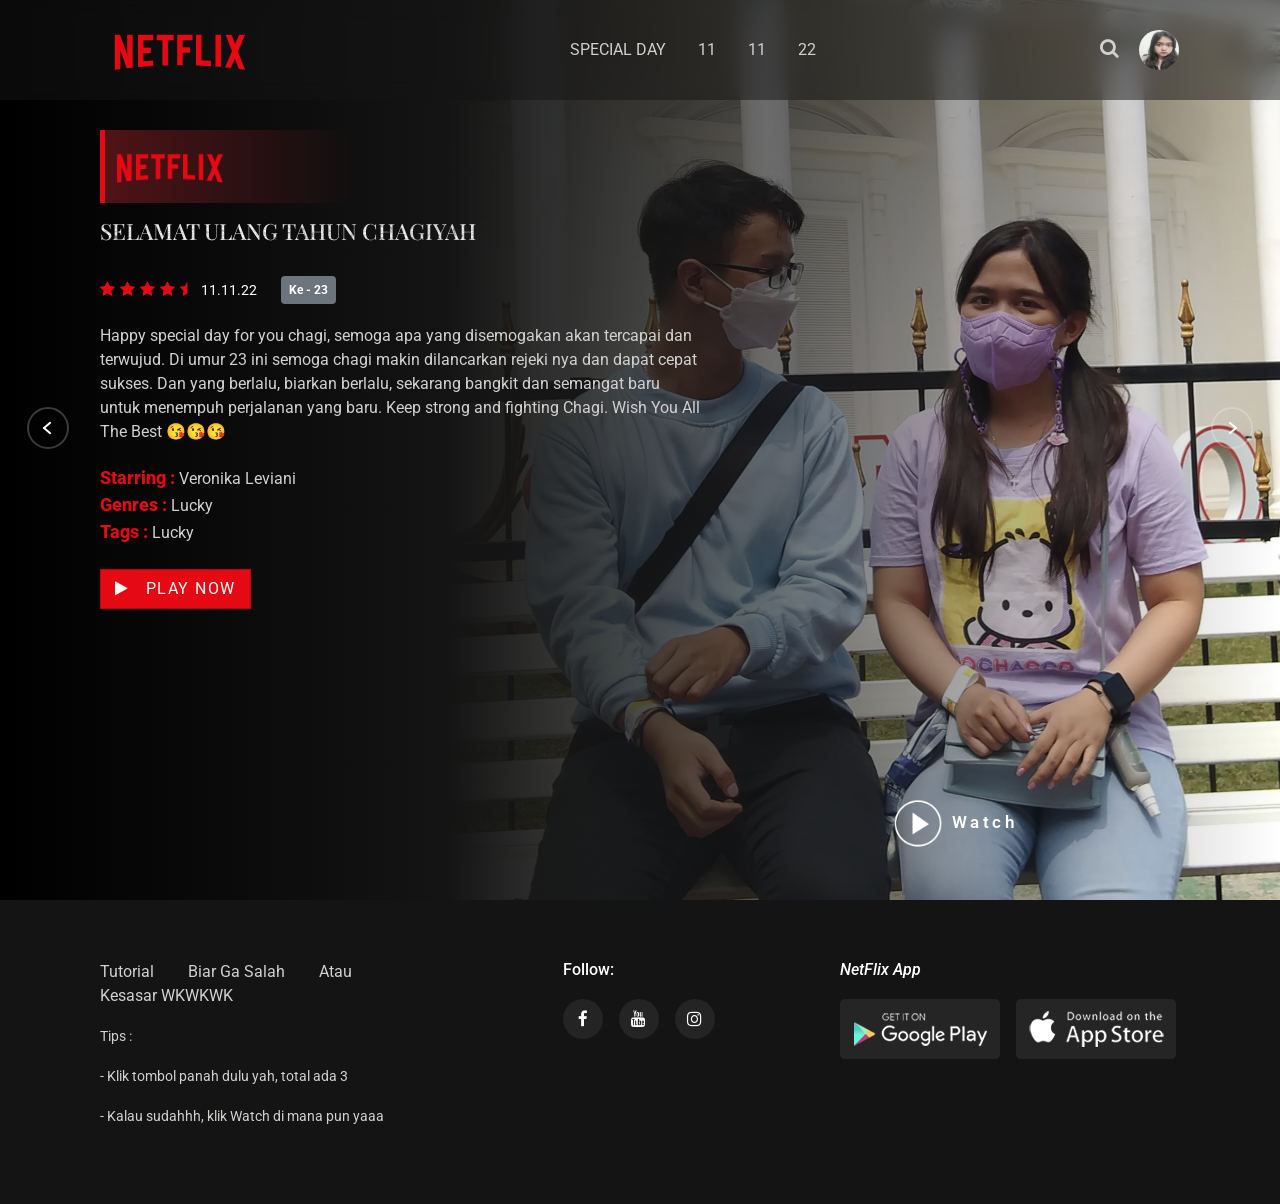
==== index.html @ 6800fc92 "initial commit" ====
<!DOCTYPE html>
<html lang="en">

<head>
  <meta charset="UTF-8" />
  <meta http-equiv="X-UA-Compatible" content="IE=edge" />
  <meta name="viewport" content="width=device-width, initial-scale=1.0" />
  <title>Video Streaming</title>
  <link rel="stylesheet" href="css/bootstrap.min.css" />
  <link rel="stylesheet" href="https://stackpath.bootstrapcdn.com/font-awesome/4.7.0/css/font-awesome.min.css" />
  <!-- i will provide this in description  -->
  <link rel="stylesheet" href="css/slick.css" />
  <link rel="stylesheet" href="css/slick-theme.css" />
  <link rel="stylesheet" href="css/owl.carousel.min.css" />
  <link rel="stylesheet" href="css/animate.min.css" />
  <link rel="stylesheet" href="css/magnific-popup.css" />
  <link rel="stylesheet" href="css/select2.min.css" />
  <link rel="stylesheet" href="css/select2-bootstrap4.min.css" />

  <link rel="stylesheet" href="css/slick-animation.css" />
  <link rel="stylesheet" href="style.css" />
</head>

<body>
  <header id="main-header">
    <div class="main-header">
      <div class="container-fluid">
        <div class="row">
          <div class="col-sm-12">
            <nav class="navbar navbar-expand-lg navbar-light p-0">
              <a href="#" class="navbar-toggler c-toggler" data-toggle="collapse" data-target="#navbarSupportedContent"
                aria-controls="navbarSupportedContent" aria-expanded="false" aria-label="Toggle navigation">
                <div class="navbar-toggler-icon" data-toggle="collapse">
                  <span class="navbar-menu-icon navbar-menu-icon--top"></span>
                  <span class="navbar-menu-icon navbar-menu-icon--middle"></span>
                  <span class="navbar-menu-icon navbar-menu-icon--bottom"></span>
                </div>
              </a>
              <a href="index.html" class="navbar-brand">
                <img src="images/logo.png" class="img-fluid logo" alt="" />
              </a>
              <div class="collapse navbar-collapse" id="navbarSupportedContent">
                <div class="menu-main-menu-container">
                  <ul id="top-menu" class="navbar-nav ml-auto">
                    <li class="menu-item"><a href="#">Special Day</a></li>
                    <li class="menu-item"><a href="#">11</a></li>
                    <li class="menu-item"><a href="#">11</a></li>
                    <li class="menu-item">
                      <a href="#">22</a>
                    </li>
                  </ul>
                </div>
              </div>
              <div class="mobile-more-menu">
                <a href="javascript:void(0);" class="more-toggle" id="dropdownMenuButton" data-toggle="more-toggle"
                  aria-haspopup="true" aria-expanded="false">
                  <i class="fa fa-ellipsis-h"></i>
                </a>
                <div class="more-menu" aria-labelledby="dropdownMenuButton">
                  <div class="navbar-right position-relative">
                    <ul class="d-flex align-items-center justify-content-end list-inline m-0">
                      <li>
                        <a href="#" class="search-toggle">
                          <i class="fa fa-search"></i>
                        </a>
                        <div class="search-box iq-search-bar">
                          <form action="#" class="searchbox">
                            <div class="form-group position-relative">
                              <input type="text" class="text search-input font-size-12"
                                placeholder="type here to search..." />
                              <i class="search-link fa fa-search"></i>
                            </div>
                          </form>
                        </div>
                      </li>
                      <li>
                        <a href="#" class="iq-user-dropdown search-toggle d-flex align-items-center">
                          <img src="images/user/user.png" class="img-fluid user-m rounded-circle" alt="" />
                        </a>
                        <div class="iq-sub-dropdown iq-user-dropdown">
                          <div class="iq-card shadow-none m-0">
                            <div class="iq-card-body p-0 pl-3 pr-3">
                              <a href="#" class="iq-sub-card setting-dropdown">
                                <div class="media align-items-center">
                                  <div class="right-icon">
                                    <i class="fa fa-user text-primary"></i>
                                  </div>
                                  <div class="media-body ml-3">
                                    <h6 class="mb-0">Manage Profile</h6>
                                  </div>
                                </div>
                              </a>
                              <a href="#" class="iq-sub-card setting-dropdown">
                                <div class="media align-items-center">
                                  <div class="right-icon">
                                    <i class="fa fa-cog text-primary"></i>
                                  </div>
                                  <div class="media-body ml-3">
                                    <h6 class="mb-0">Settings</h6>
                                  </div>
                                </div>
                              </a>
                              <a href="#" class="iq-sub-card setting-dropdown">
                                <div class="media align-items-center">
                                  <div class="right-icon">
                                    <i class="fa fa-inr text-primary"></i>
                                  </div>
                                  <div class="media-body ml-3">
                                    <h6 class="mb-0">Pricing Plan</h6>
                                  </div>
                                </div>
                              </a>
                              <a href="#" class="iq-sub-card setting-dropdown">
                                <div class="media align-items-center">
                                  <div class="right-icon">
                                    <i class="fa fa-sign-out text-primary"></i>
                                  </div>
                                  <div class="media-body ml-3">
                                    <h6 class="mb-0">Logout</h6>
                                  </div>
                                </div>
                              </a>
                            </div>
                          </div>
                        </div>
                      </li>
                    </ul>
                  </div>
                </div>
              </div>
              <div class="navbar-right menu-right">
                <ul class="d-flex align-items-center list-inline m-0">
                  <li class="nav-item nav-icon">
                    <a href="#" class="search-toggle device-search">
                      <i class="fa fa-search"></i>
                    </a>
                    <div class="search-box iq-search-bar d-search">
                      <form action="#" class="searchbox">
                        <div class="form-group position-relative">
                          <input type="text" class="text search-input font-size-12"
                            placeholder="type here to search..." />
                          <i class="search-link fa fa-search"></i>
                        </div>
                      </form>
                    </div>
                  </li>
                  <li class="nav-item nav-icon">
                    <a href="#" class="iq-user-dropdown search-toggle d-flex align-items-center p-0">
                      <img src="images/user/user.jpg" class="img-fluid user-m rounded-circle" alt="" />
                    </a>
                    <div class="iq-sub-dropdown iq-user-dropdown">
                      <div class="iq-card shadow-none m-0">
                        <div class="iq-card-body p-0 pl-3 pr-3">
                          <a href="#" class="iq-sub-card setting-dropdown">
                            <div class="media align-items-center">
                              <div class="right-icon">
                                <i class="fa fa-user text-primary"></i>
                              </div>
                              <div class="media-body ml-3">
                                <h6 class="mb-0">Happy</h6>
                              </div>
                            </div>
                          </a>
                          <a href="#" class="iq-sub-card setting-dropdown">
                            <div class="media align-items-center">
                              <div class="right-icon">
                                <i class="fa fa-cog text-primary"></i>
                              </div>
                              <div class="media-body ml-3">
                                <h6 class="mb-0">Birth</h6>
                              </div>
                            </div>
                          </a>
                          <a href="#" class="iq-sub-card setting-dropdown">
                            <div class="media align-items-center">
                              <div class="right-icon">
                                <i class="fa fa-inr text-primary"></i>
                              </div>
                              <div class="media-body ml-3">
                                <h6 class="mb-0">Day</h6>
                              </div>
                            </div>
                          </a>
                          <a href="#" class="iq-sub-card setting-dropdown">
                            <div class="media align-items-center">
                              <div class="right-icon">
                                <i class="fa fa-sign-out text-primary"></i>
                              </div>
                              <div class="media-body ml-3">
                                <h6 class="mb-0">Chagi 🥳🥳🥳</h6>
                              </div>
                            </div>
                          </a>
                        </div>
                      </div>
                    </div>
                  </li>
                </ul>
              </div>
            </nav>
            <div class="nav-overlay"></div>
          </div>
        </div>
      </div>
    </div>
  </header>

  <!-- slider starts  -->
  <section id="home" class="iq-main-slider p-0">
    <div id="home-slider" class="slider m-0 p-0">
      <div class="slide slick-bg s-bg-1">
        <div class="container-fluid position-relative h-100">
          <div class="slider-inner h-100">
            <div class="row align-items-center h--100">
              <div class="col-xl-6 col-lg-12 col-md-12">
                <a href="javascript:void(0)">
                  <div class="channel-logo" data-animation-in="fadeInLeft" data-delay-in="0.5">
                    <img src="images/logo.png" class="c-logo" alt="" />
                  </div>
                </a>
                <h1 class="slider-text big-title title text-uppercase" data-animation-in="fadeInLeft"
                  data-delay-in="0.6">
                  Selamat Ulang Tahun Chagiyah
                </h1>
                <div class="d-flex flex-wrap align-items-center fadeInLeft animated" data-animation-in="fadeInLeft"
                  style="opacity: 1">
                  <div class="slider-ratting d-flex align-items-center mr-4 mt-2 mt-md-3">
                    <ul
                      class="ratting-start p-0 m-0 list-inline text-primary d-flex align-items-center justify-content-left">
                      <li><i class="fa fa-star"></i></li>
                      <li><i class="fa fa-star"></i></li>
                      <li><i class="fa fa-star"></i></li>
                      <li><i class="fa fa-star"></i></li>
                      <li><i class="fa fa-star-half"></i></li>
                    </ul>
                    <span class="text-white ml-2">11.11.22</span>
                  </div>
                  <div class="d-flex align-items-center mt-2 mt-md-3">
                    <span class="badge badge-secondary p-2">Ke - 23</span>
                    <span class="ml-3"></span>
                  </div>
                </div>
                <p data-animation-in="fadeInUp">
                  Happy special day for you chagi, semoga apa yang disemogakan akan tercapai dan terwujud. Di umur 23 ini semoga chagi makin dilancarkan rejeki nya dan dapat cepat sukses. Dan yang berlalu, biarkan berlalu, sekarang bangkit dan semangat baru untuk menempuh perjalanan yang baru. Keep strong and fighting Chagi. Wish You All The Best 😘😘😘
                </p>
                <div class="trending-list" data-animation-in="fadeInUp" data-delay-in="1.2">
                  <div class="text-primary title starring">
                    Starring :
                    <span class="text-body">Veronika Leviani</span>
                  </div>
                  <div class="text-primary title genres">
                    Genres : <span class="text-body">Lucky</span>
                  </div>
                  <div class="text-primary title tag">
                    Tags :
                    <span class="text-body">Lucky</span>
                  </div>
                </div>
                <div class="d-flex align-items-center r-mb-23 mt-4" data-animation-in="fadeInUp" data-delay-in="1.2">
                  <a href="#" class="btn btn-hover iq-button"><i class="fa fa-play mr-3"></i>Play Now</a>
                  <a href="#" class="btn btn-link"></a>
                </div>
              </div>
            </div>
            <div class="col-xl-5 col-lg-12 col-md-12 trailor-video">
              <a href="https://drive.google.com/file/d/107gkcqsbIag4jOBOCbPlYJYH83DO65rL/view?usp=sharing" class="video-open playbtn">
                <img src="images/play.png" class="play" alt="" />
                <span class="w-trailor">Watch</span>
              </a>
            </div>
          </div>
        </div>
      </div>
      <div class="slide slick-bg s-bg-2">
        <div class="container-fluid position-relative h-100">
          <div class="slider-inner h-100">
            <div class="row align-items-center h--100">
              <div class="col-xl-6 col-lg-12 col-md-12">
                <a href="javascript:void(0)">
                  <div class="channel-logo" data-animation-in="fadeInLeft" data-delay-in="0.5">
                    <img src="images/logo.png" class="c-logo" alt="" />
                  </div>
                </a>
                <h1 class="slider-text big-title title text-uppercase" data-animation-in="fadeInLeft"
                  data-delay-in="0.6">
                  Selamat Ulang Tahun Chagiyah
                </h1>
                <div class="d-flex flex-wrap align-items-center fadeInLeft animated" data-animation-in="fadeInLeft"
                  style="opacity: 1">
                  <div class="slider-ratting d-flex align-items-center mr-4 mt-2 mt-md-3">
                    <ul
                      class="ratting-start p-0 m-0 list-inline text-primary d-flex align-items-center justify-content-left">
                      <li><i class="fa fa-star"></i></li>
                      <li><i class="fa fa-star"></i></li>
                      <li><i class="fa fa-star"></i></li>
                      <li><i class="fa fa-star"></i></li>
                      <li><i class="fa fa-star-half"></i></li>
                    </ul>
                    <span class="text-white ml-2">11.11.22</span>
                  </div>
                  <div class="d-flex align-items-center mt-2 mt-md-3">
                    <span class="badge badge-secondary p-2">Ke-23</span>
                    <span class="ml-3"></span>
                  </div>
                </div>
                <p data-animation-in="fadeInUp">
                  Sayangi keluarga mu, selalu bahagia didalam keluarga dan dilimpahkan rejeki yang banyakkkk. Tetap rajin berdoa dan ke gereja, semoga cepat dapat kerja yang baru, dan semoga ditempat kerja yang baru itu chagi dapat nyaman dan cocok serta dapat perkembangan karier. 🤗
                </p>
                <div class="trending-list" data-animation-in="fadeInUp" data-delay-in="1.2">
                  <div class="text-primary title starring">
                    Starring :
                    <span class="text-body">Veronika Leviani, Family</span>
                  </div>
                  <div class="text-primary title genres">
                    Genres : <span class="text-body">Family</span>
                  </div>
                  <div class="text-primary title tag">
                    Tags :
                    <span class="text-body">Family</span>
                  </div>
                </div>
                <div class="d-flex align-items-center r-mb-23 mt-4" data-animation-in="fadeInUp" data-delay-in="1.2">
                  <a href="#" class="btn btn-hover iq-button"><i class="fa fa-play mr-3"></i>Play Now</a>
                  <a href="#" class="btn btn-link"></a>
                </div>
              </div>
            </div>
            <div class="col-xl-5 col-lg-12 col-md-12 trailor-video">
              <a href="https://drive.google.com/file/d/107gkcqsbIag4jOBOCbPlYJYH83DO65rL/view?usp=sharing" class="video-open playbtn">
                <img src="images/play.png" class="play" alt="" />
                <span class="w-trailor">Watch</span>
              </a>
            </div>
          </div>
        </div>
      </div>
      <div class="slide slick-bg s-bg-3">
        <div class="container-fluid position-relative h-100">
          <div class="slider-inner h-100">
            <div class="row align-items-center h--100">
              <div class="col-xl-6 col-lg-12 col-md-12">
                <a href="javascript:void(0)">
                  <div class="channel-logo" data-animation-in="fadeInLeft" data-delay-in="0.5">
                    <img src="images/logo.png" class="c-logo" alt="" />
                  </div>
                </a>
                <h1 class="slider-text big-title title text-uppercase" data-animation-in="fadeInLeft"
                  data-delay-in="0.6">
                  Selamat Ulang Tahun Chagiyah
                </h1>
                <div class="d-flex flex-wrap align-items-center fadeInLeft animated" data-animation-in="fadeInLeft"
                  style="opacity: 1">
                  <div class="slider-ratting d-flex align-items-center mr-4 mt-2 mt-md-3">
                    <ul
                      class="ratting-start p-0 m-0 list-inline text-primary d-flex align-items-center justify-content-left">
                      <li><i class="fa fa-star"></i></li>
                      <li><i class="fa fa-star"></i></li>
                      <li><i class="fa fa-star"></i></li>
                      <li><i class="fa fa-star"></i></li>
                      <li><i class="fa fa-star-half"></i></li>
                    </ul>
                    <span class="text-white ml-2">11.11.22</span>
                  </div>
                  <div class="d-flex align-items-center mt-2 mt-md-3">
                    <span class="badge badge-secondary p-2">Ke-23</span>
                    <span class="ml-3"></span>
                  </div>
                </div>
                <p data-animation-in="fadeInUp">
                  Tetaplah SSC (Setia, Sayang, Cinta) sama aku yah chagi, semoga juga hubungan kita ini dilancarkan sampai kedepan nya 🥰
                </p>
                <div class="trending-list" data-animation-in="fadeInUp" data-delay-in="1.2">
                  <div class="text-primary title starring">
                    Starring :
                    <span class="text-body">Veronika Leviani, Riyan Sudibio</span>
                  </div>
                  <div class="text-primary title genres">
                    Genres : <span class="text-body">Action, Comedy, Romance</span>
                  </div>
                  <div class="text-primary title tag">
                    Tags :
                    <span class="text-body">Action, Comedy, Romance</span>
                  </div>
                </div>
                <div class="d-flex align-items-center r-mb-23 mt-4" data-animation-in="fadeInUp" data-delay-in="1.2">
                  <a href="#" class="btn btn-hover iq-button"><i class="fa fa-play mr-3"></i>Play Now</a>
                  <a href="#" class="btn btn-link"></a>
                </div>
              </div>
            </div>
            <div class="col-xl-5 col-lg-12 col-md-12 trailor-video">
              <a href="https://drive.google.com/file/d/107gkcqsbIag4jOBOCbPlYJYH83DO65rL/view?usp=sharing" class="video-open playbtn">
                <img src="images/play.png" class="play" alt="" />
                <span class="w-trailor">Watch</span>
              </a>
            </div>
          </div>
        </div>
      </div>
    </div>
  </section>
  <!-- slider ends -->

  

  <!-- main content ends  -->


  <footer class="iq-bg-dark">
    <div class="footer-top">
      <div class="container-fluid">
        <div class="row footer-standard">
          <div class="col-lg-5">
            <div class="widget text-left">
              <div>
                <ul class="menu p-0">
                  <li><a href="#">Tutorial</a></li>
                  <li><a href="#">Biar Ga Salah</a></li>
                  <li><a href="#">Atau</a></li>
                  <li><a href="#">Kesasar WKWKWK</a></li>
                </ul>
              </div>
            </div>
            <div class="widget text-left">
              <div class="textwidget">
                <p><small>Tips :</small></p>
                <p><small>- Klik tombol panah dulu yah, total ada 3</small>
                <p><small>- Kalau sudahhh, klik Watch di mana pun yaaa</small></p>
              </div>
            </div>
          </div>
          <div class="col-lg-3 col-md-6 mt-4 mt-lg-0">
            <h6 class="footer-link-title">
              Follow:
            </h6>
            <ul class="info-share">
              <li>
                <a href="#">
                  <i>
                  <fa class="fa fa-facebook"></fa>
                </a>
              </li>
              <li>
                <a href="#">
                  <i>
                  <fa class="fa fa-youtube"></fa>
                </a>
              </li>
              <li>
                <a href="#">
                  <i>
                  <fa class="fa fa-instagram"></fa>
                </a>
              </li>
            </ul>
          </div>
          <div class="col-lg-3 col-md-6 mt-4 mt-lg-0">
            <div class="widget text-left">
              <div class="textwidget">
                <h6 class="footer-link-title">
                  NetFlix App 
                </h6>
                <div class="d-flex align-items-center">
                  <a href="#"><img src="images/footer/01.jpg" alt=""></a>
                  <br>
                  <a href="#" class="ml-3"><img src="images/footer/02.jpg" alt=""></a>
                </div>
              </div>
            </div>
          </div>
        </div>
      </div>
    </div>
  </footer>

  <!-- js files  -->
  <script src="js/jquery-3.4.1.min.js"></script>
  <script src="js/popper.min.js"></script>
  <script src="js/bootstrap.min.js"></script>
  <script src="js/slick.min.js"></script>
  <script src="js/owl.carousel.min.js"></script>
  <script src="js/select2.min.js"></script>
  <script src="js/jquery.magnific-popup.min.js"></script>
  <script src="js/slick-animation.min.js"></script>

  <script src="main.js"></script>
</body>

</html>
---- style.css ----
@import url('https://fonts.googleapis.com/css2?family=Playfair+Display:ital,wght@0,400;0,500;0,600;0,700;0,800;0,900;1,400;1,500;1,600;1,700;1,800;1,900&family=Roboto:ital,wght@0,100;0,300;0,400;0,500;0,700;0,900;1,100;1,300;1,400;1,500;1,700;1,900&display=swap');

body{ 
    font-family: 'Roboto', sans-serif;
    font-weight: 400;
    font-style: normal;
    font-size: 16px;
    line-height: 1.5;
    padding: 0;
    margin: 0;
    color: #d1d0cf;
    background: #141414;
}
.container-fluid{
    padding: 0 100px;
}
header#main-header{
    position: fixed;
    left: 0;
    right: 0;
    text-align: center;
    z-index: 99;
    background: rgba(20, 20, 20, 0.5) !important;
    backdrop-filter: blur(10px);
}
header .navbar-light .navbar-brand img.logo{
    width: 160px;
}
header .navbar .menu-header-menu-container, header .navbar .menu-main-menu-container{
    display: inline-block;
    width: 100%;
}
a{
    color: #d1d0cf;
    text-decoration: none;
    outline: medium none;
    transition: all 0.5s ease-out 0s;
}
header .navbar ul.navbar-nav{
    display: block;
    text-align: center;
}
header .navbar ul li{
    list-style: none;
    margin-right: 18px;
    position: relative;
    transition: all 0.3s ease-in-out;
    display: inline-block;
}
header .navbar ul li.menu-item a{
    font-size: 16px;
    font-weight: 400;
    position: relative;
    padding: 0 0 0 10px;
    line-height: 70px;
    z-index: 9;
    text-decoration: none;
    transition: all 0.3s ease-in-out;
    text-transform: uppercase;
}
header .navbar ul li.menu-item a:hover{
    color: #e50914 !important;
}
.navbar ul li:hover > .sub-menu{
    display: block !important;
    animation: fade-in 0.5s cubic-bezier(0.39,0.575,0.565,1) both;
}
.navbar ul li:hover .sub-menu{
    display: block;
    padding: 15px 0;
    background: #141414;
    position: absolute;
    top: 100%;
    left: 0;
    padding-left: 0;
    display: inline-block;
    min-width: 256px;
    box-shadow: 0 1px 30px 0 rgb(36 38 43 / 10%);
}
.navbar ul li .sub-menu li>.sub-menu{
    display: none;
}
.navbar .navbar-nav li:last-child .sub-menu li:hover>.sub-menu, .navbar .navbar-nav li:nth-last-child(2) .sub-menu li:hover > .sub-menu{
    left: auto;
    right: 100%;
    top: -15px;
}
.navbar ul li:last-child{
    margin-right: 0;
}

.navbar ul.navbar-nav>li.menu-item>a{
    text-transform: uppercase;
}
.navbar ul.navbar-nav>li:hover > a{
    font-weight: 600;
}

.navbar ul li.menu-item a{
    font-size: 16px;
    font-weight: 400;
    position: relative;
    padding: 0 0 0 10px;
    line-height: 70px;
    z-index: 9;
    text-decoration: none;
    transition: all 0.3s ease-in-out;
    text-transform: capitalize;
}
.navbar ul li .sub-menu{
    display: none;
}
.navbar ul li .sub-menu li{
    margin-right: 0;
    padding: 0 15px;
}
.navbar ul.sub-menu li{
    display: block;
    text-align: left;
}
.navbar ul li{
    list-style: none;
    margin-right: 18px;
    position: relative;
    transition: all 0.3s ease-in-out;
    display: inline-block;
}

.menu-sticky .navbar ul li .sub-menu > li a{
    line-height: 1em;
}

.navbar ul li .sub-menu li > a{
    font-size: 14px;
    border-radius: 0;
    display: inline-block;
    width: 100%;
    line-height: 1em;
    padding: 15px;
    color: #d1d0cf;
    position: relative;
    overflow: hidden;
}

.navbar ul li.menu-item a{
    font-size: 16px;
    font-weight: 400;
    position: relative;
    padding: 0 0 0 10px;
    line-height: 70px;
    position: relative;
    z-index: 9;
    text-decoration: none;
    transition: all 0.3s ease-in-out;
    text-transform: capitalize;
}
.navbar ul li .sub-menu li>a::before{
    position: absolute;
    content: "";
    background: #e50914;
    top: 0;
    bottom: 0;
    left: 0;
    right: 0;
    width: 4px;
    opacity: 0;
    transform: translate3d(-100%,0,0);
    transition: all 0.5s ease-in-out;
}

header .navbar ul li .sub-menu li.current-menu-parent>a::after, 
header .navbar ul li .sub-menu li .sub-menu li.menu-item.current-menu-item>a::after,
header .navbar ul li .sub-menu li .sub-menu li.menu-item:hover>a::after{
    opacity: 1;
    transform: translate3d(0,0,0);
    transition: all 0.5s ease-in-out;
}

header .navbar ul li .sub-menu li:hover>a::after{
    opacity: 1;
    transform: translate3d(0,0,0);
    transition: all 0.5s ease-in-out;
}
.navbar ul li .sub-menu li >a::after{
    position: absolute;
    content: "";
    background: linear-gradient(270deg, rgba(11,1,2,0) 0% , rgba(255,55,65,0.3) 100%);
    top: 0;
    bottom: 0;
    left: 0;
    right: 0;
    transform: translate3d(-100%,0,0);
    transition: all 0.5s ease-in-out;
    z-index: -1;
    opacity: 0;
}

header .navbar ul li .sub-menu li:hover>a::before{
    opacity: 1;
    transform: translate3d(0,0,0);
    transition: all .5s ease-in-out;
}
.nav-open .nav-overlay{
    visibility: visible;
    transition: 0.3s;
}

.nav-overlay{
    left: 0;
    right: 0;
    top: 0;
    bottom: 0;
    opacity: 0;
    z-index: 900;
    display: block;
    width: 100%;
    position: fixed;
    visibility: hidden;
    background: rgba(0, 0, 0, 0.6);
    transition: 0.3s;
}
.more-toggle{
    color: #fff !important;
    font-size: 22px;
}

.dropdown-toggle.more-toggle::after{
    content: none;
}
.mobile-more-menu{
    display: none;
}
.more-menu{
    position: absolute;
    top: 50px;
    left: auto;
    right: 0;
    min-width: 18rem;
    padding: 0.35rem 0.5rem;
    margin: 0;
    opacity: 0;
    transform: translate(0,70px);
    transition: all 0.3s ease-out 0s;
    background: #191919;
    box-shadow: 0px 3px 10px rgba(0, 0, 0, 0.75);
    visibility: hidden;
    z-index: 999;
}
.more-menu.show{
    opacity: 1;
    transform: translate(0,0);
    visibility: visible;
}

header .navbar ul li:last-child{
    margin-right: 0;
}

.nav-item span.dots{
    height: 10px;
    width: 10px;
    font-size: 0;
    text-align: center;
    padding: 0;
    position: absolute;
    top: 3px;
    right: 12px;
    border-radius: 50%;
}
.menu-right .nav-items span.dots{
    right: 0;
}

.navbar-right li .iq-sub-dropdown .iq-sub-card{
    position: relative;
    font-size: inherit;
    padding: 15px 15px;
    line-height: normal;
    color: inherit;
    text-align: left;
    display: inline-block;
    width: 100%;
    border: 1px solid;
    border-image-slice: 1;
    border-width: 0 0 1px 0;
    border-image-source: linear-gradient(to right, rgba(209,208,207,0.6), rgba(209,208,207,0.3), rgba(209,208,207,0));
}
.iq-sub-card.setting-dropdown{
    padding: 15px 15px 15px 0 !important;

}

.navbar-right li .iq-sub-dropdown a.iq-sub-card:last-child{
    border-bottom: 0;
}
.notify-bg{
    overflow: hidden;
    z-index: 99;
}

.notify-bg::before{
    content: "";
    display: block;
    position: absolute;
    background: rgba(255, 255, 255, 0.5);
    width: 70px;
    height: 100%;
    left: 0;
    top: 0;
    opacity: 0.5;
    filter: blur(30px);
    transform: translateX(-100px) skewX(-30deg);
    animation: noti-before-animation 2s infinite 2s;
}

.notify-bg::after{
    content: "";
    display: block;
    position: absolute;
    background: rgba(255, 255, 255, 0.2);
    width: 30px;
    height: 100%;
    left: 30px;
    top: 0;
    opacity: 0;
    filter: blur(5px);
    transform: translateX(-100px) skewX(-30deg);
    animation: noti-after-animation 2s infinite 2s;
}

.navbar-right .iq-sub-dropdown .iq-card-body div{
    border-radius: 0;
}

.navbar-right .iq-show .iq-sub-dropdown,  .iq-show .search-box{
    opacity: 1;
    visibility: visible;
    transform: translate(0,0);
}

.navbar-right .iq-sub-dropdown{
    width: 300px;
    opacity: 0;
    visibility: hidden;
    position: absolute;
    top: 100%;
    right: 15px;
    background: #191919;
    transform: translate(0,70px);
    transition: all 0.3s;
    padding: 0;
    box-shadow: 0 0 20px 0 rgba(0, 0, 0, 0.5);
    transition: all 0.3s ease-out 0s;
    z-index: 1;
}
.navbar-light .navbar-toggler-icon{
    background: url(images/menu.png) no-repeat scroll center center;
}
.search-toggle:hover, header .navbar ul li.menu-item a:hover{
    color: #e50914 !important;
}

.search-wrapper{
    position: relative;
    display: inline-block;
    height: 36px;
    vertical-align: bottom;
}
.searchbutton{
    position: absolute;
    font-size: 22px ;
    width: 100%;
    margin: 0;
    padding: 0;
    right: 16px;
    color: #d1d0cf;
}

.search:focus+.searchbutton{
    transition-duration: 0.4s;
    color: #e50914;
}
.search:hover+.searchbutton{
    color: #fff;
}

.search{
    position: absolute;
    left: 49px;
    background-color: transparent;
    outline: none;
    border: none;
    border-bottom: 1px solid transparent;
    padding: 0 0 0 16px;
    width: 0;
    height: 100%;
    z-index: 10;
    color: #fff;
    transition-duration: 0.4s;
}

.search:focus, .search:hover{
    width: 350px;
    padding: 0;
    border-color: #d1d0cf;
}
.expandright{
    left: auto;
    right: -6px;
    bottom: -2px;
}
.search::placeholder{
    color: #fff !important;
}

.noti-svg{
    animation: notify 1.5s ease infinite;
    fill: #d1d0cf;
}

.noti-svg:hover{
    fill: #e50914;
}

.search-box{
    position: absolute;
    left: 0;
    right: 0;
    top: 46px;
    min-width: 25rem;
    width: 100%;
    z-index: -1;
    opacity: 0;
    transform: translate(0,70px);
    transition: all 0.3s ease-out 0s;
    box-shadow:  0 0 20px 0 rgba(0, 0, 0, 0.15);
}

.search-toggle{
    padding: 0 !important;
}

.iq-search-bar .search-input{
    width: 100%;
    height: 40px;
    padding: 5px 15px 5px 40px;
    border: none;
    border-radius: 0;
    color: #fff;
    background: #191919 ;
}

.iq-search-bar .searchbox .search-link{
    position: absolute;
    left: 15px;
    top: 6px;
    font-size: 16px;
}

input,input[type="search"]{
    width: 100%;
    padding: 0px 15px;
    height: 48px;
    line-height: 48px;
    background: #141414;
    border: 1px solid #404043;
    border-radius: 0;
    color: #d1d0cf;
    transition: all 0.5s ease-in-out;
}

input:focus , input[type="search"]:focus{
    border-color: #e50914;
    box-shadow: none;
    outline: none;
}

.user-m{
    height: 40px;
    width: 40px;
    min-width: 40px;
    line-height: 40px;
    font-size: 0.6rem;
}

h1,h2,h3,h4,h5,h6{
    font-weight: 500;
    margin: 0;
    line-height: 1.2;
    color: #fff;
}
h1 a, h2 a, h3 a, h4 a,h5 a,h6 a{
    color: inherit;
}

.font-size-12{
    font-size: 12px;
}
h6 .h6{
    font-size: 1.0em;
}

a.text-primary:focus, a.text-primary:hover{
    color: #e50914 !important;
}

.text-primary{
    color: #e50914 !important;
}
header#main-header.menu-sticky{
    position: fixed;
    top: 0;
    width: 100%;
    background: rgba(20, 20, 20, 0.5) !important;
    box-shadow: 0 0 30px 0 rgba(0, 0, 0, 0.4);
    z-index: 1;
}


/* *********** Responsiveness of header ************** */
@media (min-width : 1300px){
    .container{
        max-width: 1170px;
    }
}
@media (min-width : 1499px){
    .container{
        max-width: 1266px;

    }
}

@media only screen and (min-width:1200px ) and (max-width : 1366px){
    .search:focus , .search:hover{
        width: 220px !important;
    }
}

@media (min-width:992px){
    .search-box{
        left: auto !important;
        right: 0 !important;
    }
}
@media (max-width:991px){
    header .navbar-light .navbar-brand img.logo{
        width: 100px;
    }
    .navbar-collapse{
        position: fixed;
        top: 0;
        left: 0;
        padding-bottom: 15px;
        width: 260px;
        height: 100vh;
        background: #191919;
        padding-top: 40px;
        box-shadow: 0 2px 5px 0 rgba(0, 0, 0,0.2);
    }
    .vertical_s{
        position: static;
    }
    .navbar-collapse.collapsing{
        height: auto;
        transition: left 0.3s ease;
        left: -100%;
    }
    .navbar-collapse.show{
        left: -15px;
        transition: left 0.3s ease-in;
        z-index: 999;
    }
    header .navbar ul li.menu-item a{
        line-height: 10px;
        float: left;
        width: 100%;
        text-align: left;
        padding: 10px 30px;
        color: #fff;
    }
    .mobile-more-menu{
        display: block;
    }
    .menu-right{
        display: none;
    }
    .navbar-brand{
        padding: 0;
        margin-right: 0;
    }
    .more-menu .iq-sub-dropdown{
        width: 90%;
        margin: 0 auto;
        left: 0;
        right: 0;
        top: 60px;
    }

    .mobile-more-menu .iq-user-dropdown img{
        width: 40px;
    }
    .iq-search-bar .search-input{
        background: #141414;
        color: #d1d0cf;
        box-shadow: 0 3px 10px rgba(0, 0, 0, 0.75);
    }
    .navbar-right li{
        position: static !important;
    }
    .container-fluid{
        padding-left: 30px;
        padding-right: 30px;
    }
    .main-header{
        padding: 10px 0;
    }
    .search-box{
        min-width: 16.2rem;
        top: 55px;
    }
    header .navbar ul li{
        display: block;
    }
}
@media (min-width : 576px){
    .iq-search-bar a.search-toggle{
        display: none;
    }
}

@media (min-width : 1499px){
    .container{
        max-width: 1200px;
    }
}

@media (max-width : 479px){
    header .navbar ul li.list-inline-item a{
        padding-left: 20px;
        padding-right: 20px;
    }
    header .navbar .iq-usermenu-dropdown>ul>li{
        position: static;
    }
    .search-box{
        left: 0;
        right: 0;
        min-width: 100%;
        width: 100%;
    }
    header .iq-usermenu-dropdown .iq-sub-dropdown{
        width: 250px;
    }
}

/* header menu responsiveness  */
@media screen and (min-width : 1200px){
    header .navbar ul li .sub-menu li a, header.menu-sticky .navbar ul li .sub-menu li a{
        white-space: nowrap;
    }
}
@media screen and (max-width : 4000px) and (min-width : 1200px){
    .navbar ul li:hover a, .navbar ul li:hover i{
        color: #e50914;
        text-decoration: none;
    }
}
@media (max-width :991px){
    .navbar ul.navbar-nav{
        overflow-y: scroll;
        overflow-x: hidden;
        max-height: 350px;
        display: inline-block;
        width: 100%;
    }
    .navbar ul{
        width: 100%;
        background: #191919;
    }
    header .navbar ul li a, header .navbar ul li.menu-item a{
        padding: 15px;
        z-index: inherit;
        text-align: left;
        font-weight: normal;
    }
    header .navbar ul li.menu-item a{
        line-height: 10px;
        float: left;
        width: 100%;
        text-align: left;
        padding: 10px 30px;
        color: #fff;
    }
    header .navbar ul li:hover .sub-menu{
        box-shadow: none;
    }
    header .navbar ul li .sub-menu, header .navbar ul li:hover .sub-menu{
        display: none;
        position: relative;
        top: 0;
        width: 100%;
        padding: 0;
        z-index: 9;
    }
    header .navbar ul li .sub-menu li .sub-menu li.menu-item a{
        background: transparent;
    }
    .navbar .navbar-nav li:last-child .sub-menu li:hover>.sub-menu, .navbar .navbar-nav li:nth-last-child(2) .sub-menu li:hover >.sub-menu{
        left: auto;
        right: 0;
        top: 0;
    }
}

/* ******************** slider main **************** */
.iq-main-slider{
    position: relative;
}

#home-slider ul.slick-dots{
    bottom: 30px;
}

#home-slider .slick-dots li{
    height: auto;
    width: auto;
}
#home-slider .slick-dots li button{
    height: 2px;
    width: 30px;
    background: rgba(229, 9, 20, 0.4);
    padding: 0;
}

#home-slider .slick-dots li.slick-active button{
    background: #e50914;
}

#home-slider li {
    position: relative;
}
.slider-description{
    position: absolute;
    top: 15%;
    left: 80px;
}
#home-slider h1.slider-text{
    /* font-size: 80px; */
    margin: 15px 0;
}
#home-slider p{
    margin: 20px 0;
    width: 600px;
    /* overflow: hidden; */
    text-overflow: ellipsis;
    /* display: -webkit-box; */
    -webkit-line-clamp: 3;
    -webkit-box-orient: vertical;
}

#home-slider .slick-bg{
    padding: 130px 0 50px;
    width: 100%;
    background-size: cover;
    background-position: center center;
    background-repeat: no-repeat;
    height: 100vh;
    position: relative;
    z-index: 1;
}
#home-slider .slick-bg.s-bg-1{
    background-image: url(images/slider/slider1.jpg);
}
#home-slider .slick-bg.s-bg-2{
    background-image: url(images/slider/slider2.jpg);
}
#home-slider .slick-bg.s-bg-3{
    background-image: url(images/slider/slider3.jpg);
}

.slick-bg::before{
    content: "";
    position: absolute;
    top: 0;
    left: 0;
    height: 100%;
    background: linear-gradient(90deg, rgba(0,0,0,1) 0%, rgba(20,20,20,1) 35%, rgba(83,100,141,0) 100%);
    width: 100%;
    z-index: -1;
}
.trailor-video{
    position: absolute;
    bottom: 0;
    right: 0;
    z-index: 999;
    text-align: center;
}
.channel-name{
    color: #e50914;
    font-size: 20px;
    margin-left: 10px;
    letter-spacing: 2.5px;
    font-weight: 500;
}
.c-logo{
    width: 130px;
}

.channel-logo{
    border-left: 5px solid #e50914;
    background: transparent linear-gradient(270deg, rgba(11,1,2,0) 0%, rgba(255,55,65,0.3) 100%);
    /* padding: 10px 10px 10px 15px; */
    width: 255px;
    position: relative;
    overflow : hidden;
}

.playbtn{
    display: inline-block;
}
.playbtn img{
    display: inline-block;
    width: 50px;
    filter: invert(1);
}
.playbtn img:hover{
    background: #e50914;
    border-radius: 50%;
    filter: invert(0);
}
.w-trailor{
    font-size: 17px;
    letter-spacing: 3.5px;
    font-weight: 600;
    color: #fff;
    margin-left: 5px;

}
.slider-inner{
    position: relative;
    overflow: hidden;
    width: 100%;
}
.big-title{
   font-family: 'Playfair Display', serif;
   background: url(images/texure.jpg);
   background-repeat: repeat-x;
   background-position: 100% 100%;
   color: transparent;
   background-clip: text;
   -webkit-font-smoothing : antialiased;
   -webkit-background-clip: text;
   -webkit-text-fill-color: transparent;
}

.slick-track{
    margin: unset !important;
}
h1, .h1{
    font-size: 3.052em;
}
h2, .h2{
    font-size: 2.300em;
}
h3, .h3{
    font-size: 1.953em;
}
h4, .h4{
    font-size: 1.400em;
}
h5, .h5{
    font-size: 1.300em;
}
h6, .h6{
    font-size: 1.0em;
}
.slider-ratting ul li{
    margin-right: 5px;
}
.text-white{
    color: #fff !important;
}
.text-body{
    color: #d1d0cf !important;
}

.text-primary{
    color: #e50914 !important;
}

.iq-button.btn{
    padding: 12px 14px;
    text-transform: uppercase;
    letter-spacing: 1.5px;
}
.btn{
    outline: medium none;
    padding: 9px 30px;
    position: relative;
    display: inline-block;
    border-radius: 0 !important;
    cursor: pointer;
    z-index: 4;
    transition: all 0.5s ease-out 0s;
}
.btn-hover{
    background: #bf000a;
    border: 1px solid #bf000a;
    color: #fff;
    transition:color 0.3s ease;
    display: inline-block;
    vertical-align: middle;
    transform: perspective(1px) translateZ(0);
    box-shadow: 0 0 1px rgba(0,0,0,0);
    position: relative;
    border-radius: 5px;

}

.btn-hover::before{
    content: "";
    position: absolute;
    z-index: -1;
    top: 0;
    bottom: 0;
    left: 0;
    right: 0;
    background: #e50914;
    border: 1px solid #e50914;
    transform: scaleX(1);
    transform-origin: 50%;
    transition: transform 0.3s ease-out;

}
.btn-hover:hover, .btn-hover:focus, .btn-hover:active{
    color: #fff;
}
.btn-hover:focus{
    box-shadow: none !important;
}

.btn-hover:hover::before, .btn-hover:focus::before, .btn-hover:active::before{
    transform: scaleX(0);
}

.btn-link{
    background: transparent;
    color: #fff;
}
.btn-link:hover{
    color: #e50914;
    text-decoration: none;
}

a:hover{
    text-decoration: none;
}
a.text-primary:focus, a.text-primary:hover{
    color: #e50914 !important;
}
.w-trailor:hover{
    transition: all 0.5s ease;
    color: #e50914;
}
/* responsiveness *********************** */

@media (min-width : 1499px){
    #home-slider h1.slider-text{
        margin: 25px 0 0;
    }
    #home-slider p{
        margin: 32px 0px;
    }
}
@media (max-width : 1199px){
    #home-slider .slick-bg{
        height: 100%;
    }
}
@media (max-width : 991px){
    .hover-buttons .btn{
        font-size: 10px;
    }
    #home-slider .slick-bg{
        padding: 50px 0;
    }

    .r-mb-23{
        margin-bottom: 23px;
    }

    .trailor-video{
        display: none;
    }
    #home-slider h1.slider-text{
        font-size: 35px;
    }
    .iq-main-slider{
        padding-top: 60px !important;
    }
}

@media (max-width : 767px){
    #home-slider h1.slider-text{
        line-height: 62px;
        margin: 0;
    }
    #home-slider p{
        margin: 22px 0; 
    }

    .iq-main-header{
        margin-bottom: 10px;
    }
    .main-content{
        padding-top: 25px;
    }
    #home-slider p{
        width: 100%;
    }
    .slick-bg::before{
        background: linear-gradient(-360deg, rgba(0,0,0,1) 0%, rgba(20,20,20,1) 40%,
         rgba(83,100,141,0) 100%);

    }
    .play-button i{
        font-size: 16px;
    }
    .play-button::after, .play-button::before{
        width: 40px;
        height: 40px;
    }
}

/* ******************************** */
.main-content{
    padding-top: 40px;
}

.iq-main-header{
    margin-bottom: 20px;
}
.main-title a:hover , .main-title a:focus{
    color: #e50914 !important;
}
.iq-view-all:hover{
    color: #bf000a;
}
.favorites-slider .slick-list{
    overflow: visible;
    padding-bottom: 40px !important;
}

.favorites-slider li.slide-item{
    float: left;
    width: 25%;
}

li.slide-item{
    position: relative;
    padding: 0px 15px;
}

li.slide-item .block-images{
    position: relative;
    width: 100%;
    transition: all 0.45s ease 0s;
    overflow: hidden;
    backface-visibility: hidden;
    transform: translate3d(0,0,0);
    transition: all 0.6s ease 0s;
}
li.slide-item:hover .block-images{
    overflow: visible;
    border-left: 5px solid #e50914;
}

li.slide-item:hover .block-images .img-box{
    position: relative;
}
.favorites-slider .slick-list{
    overflow: visible;
}
li.slide-item:hover .block-images{
    z-index: 99;
    transform: scale3d(1.1,1.1,1) translate3d(0,0,0) perspective(500px);
    transform-origin: 50% 50%;
    transition: all 0.6s ease 0s;
    box-shadow: 0 0 12px rgba(0, 0, 0, 0.9);
}
.block-social-info{
    position: absolute;
    top: 0;
    left: auto;
    bottom: 0;
    right: 25px;
    z-index: 999;
    display: flex;
    align-items: center;
    opacity: 0;
}
.block-description{
    position: absolute;
    left: 25px;
    top: 0;
    bottom: 0;
    z-index: 999;
    display: flex;
    justify-content: center;
    flex-direction: column;
}

.block-description>h6{
    font-size: 1.5em;
}
.block-description .iq-title{
    font-size: 18px;
    color: #fff;
    text-transform: capitalize;
    font-weight: 600;
}
.music-play-lists li{
    position: relative;
    height: 30px;
    width: 30px;
    line-height: 35px;
    text-align: center;
    background: rgba(255, 255, 255, 0.3);
    border-radius: 50%;
    margin: 0 auto 7px;
    display: flex;
    align-items: center;
}
.music-play-lists span{
    position: relative;
    display: block;
    height: 20px;
    width: 20px;
    line-height: 26px;
    font-size: 12px;
    text-align: center;
    background: #fff;
    color: #e50914;
    border-radius: 50%;
    margin: 0 auto;
    display: flex;
    align-items: center;
    justify-content: center;
    transition: all 0.45s ease 0s;
    cursor: pointer;
}
.music-play-lists .count-box{
    height: 15px !important;
    width: 15px !important;
    line-height: 15px !important;
    font-size: 8px !important;
    background: #e50914 !important;
    color: #fff !important;
    position: absolute;
    right: 0;
    top: 0;
    padding: 0;
    text-align: center !important;
}

.music-play-lists li:hover span{
    background: #e50914;
    color: #fff;
    transition: all 0.45s ease 0s;

}

.text-white{
    font-size: 14px;
}

li.slide-item .block-images::before{
    position: absolute;
    content: "";
    top: 0;
    bottom: 0;
    left: 0;
    right: 0;
    background: rgba(0, 0, 0, 0.8);
    width: 100%;
    height: 100%;
    opacity: 0;
}

li.slide-item:hover .block-images::before{
    opacity: 1;
    z-index: 9;
}
li.slide-item:hover .block-description{
    animation: fadeIn 0.6s ease-in-out;
    opacity: 1;
}
li.slide-item:hover .block-social-info{
    animation: fadeIn 0.6s ease-in-out;
    opacity: 1;
}

.hover-buttons .btn{
    padding: 5px 15px;
    font-size: 12px;
}
li.slide-item.slick-current:hover .block-images{
    transform: scale3d(1.1,1.1,1) translate3d(6%,0,0) perspective(500px) ;
}
li.slide-item .block-images::after{
    position: absolute;
    content: "";
    top: 0;
    bottom: 0;
    left: 0;
    right: 0;
    background: linear-gradient(90deg, rgba(0,0,0,0.8) 0%, rgba(20,20,20,0.4) 50%, rgba(83,100,141,0) 100%);
    transition: all 0.6s ease 0s;
}
small, .text-small, span{
    font-size: 14px;
}

a:focus, a:hover{
    color: #e50914;
    outline: none;
}

li.slide-item{
    position: relative;
    padding: 0px 10px;
}

.iq-button.btn{
    padding: 7px 14px;
    text-transform: uppercase;
    letter-spacing: 1.5px;
}
.block-images .hover-buttons{
    margin-top: 5px;
}

.block-social-info .music-play-lists li {
    width: 40px;
    height: 40px;
}

.block-social-info .music-play-lists span{
    width: 30px;
    height: 30px;
}
.block-social-info .music-play-lists span i{
    font-size: 15px;
}

.overflow-hidden{
    overflow: hidden;
}
.share{
    position: relative;
}

.share-box{
    box-shadow: 0px 3px 10px rgba(0, 0, 0, 0.75);
    display: none;
    position: absolute;
    width: 105px;
    top: 3px;
    right: 40px;
    left: auto;
    background-color: #191919;
    padding: 0 10px;
    border-radius: 0;
    text-align: center;
    z-index: 2;
    animation: side-in 0.5s forwards;
    margin-bottom: 10px;
    transition: all 0.45s ease 0s;
}

.share:hover .share-box{
    display: inline-block;
}
.share-box a{
    background: transparent !important;
    color: #d7d3f8 !important;
    margin-right: 15px;

}
.share-box i{
    font-size: 15px !important;
}
.share-box a:hover{
    color: #bf000a !important;
}
.favorites-slider .slick-arrow{
    display: flex;
    text-align: center;
    justify-content: center;
    flex-direction: column;
    width: 35px;
    height: 60px;
}

.favorites-slider .slick-arrow i{
    display: flex;
    align-items: center;
    justify-content: center;
    width: 35px;
    height: 60px;
    text-align: center;
    opacity: 1;
    z-index: 9;
    top: 0;
    background: rgba(0, 0, 0, 0.5);
    margin: 0;
    line-height: 5px;
    box-shadow: 0 9px 19px #01041b0d;
    font-size: 0;
    transform: none;
    color: #fff;
    transition: all 0.4s ease-in-out 0s;
}
.favorites-slider .slick-arrow.slick-disabled{
    opacity: 0;
}
.favorites-slider .slick-prev{
    color: #fff;
    right: auto;
    left: 9px;
    z-index: 9;
    top: 90px;
}
.favorites-slider .slick-next{
    left: auto;
    color: #fff;
    right: 6px;
    z-index: 9;
    top: 90px;
}

.favorites-slider .slick-prev::before, .favorites-slider .slick-next::before{
    font-size: 0px;
}

.favorites-slider .slick-arrow i{
    font-size: 17px;
}


/* ****************** Responsiveness **************** */
@media (min-width : 1200px){
    li.slide-item.slick-active + li.slide-item.slick-active + li.slide-item.slick-active + li.slide-item.slick-active:hover .block-images{
        transform:  scale3d(1.1,1.1,1) translate3d(-6% , 0,0) perspective(500px);
    }  
}

@media (max-width : 1199px){
    li.slide-item.slick-active + li.slide-item.slick-active + li.slide-item.slick-active:hover .block-images{
        transform:  scale3d(1.1,1.1,1) translate3d(-6% , 0,0) perspective(500px);
    }
}

@media (max-width : 991px){
    li.slide-item .block-description .movie-time span, li.slide-item .block-description .ratting-start, .block-description .movie-content li{
        font-size: 10px;
    }
}
@media (max-width : 768px){
    li.slide-item .block-images::before{
        content: none;
    }
    li.slide-item.slick-current:hover .block-images, li.slide-item:hover .block-images, li.slide-item.slick-active + li.slide-item.slick-active + li.slide-item.slick-active + li.slide-item.slick-active:hover .block-images, li.slide-item.slick-active + li.slide-item.slick-active + li.slide-item.slick-active:hover .block-images{
        transform: none;
    } 
    .type{
        padding: 9px 10px;
        font-size: 13px;
    }
}

@media (max-width : 767px) {
    .main-title{
        font-size: 1em;
    }

    .slick-bg::before{
        background: linear-gradient(-360deg, rgba(0,0,0,1) 0% , rgba(20,20,20,1) 40% , rgba(83,100,141,0) 100%);

    }
    .favorites-slider .slick-arrow, .favorites-slider .slick-arrow:hover{
        background: none;
    }
    .favorites-slider .slick-prev{
        right: 37px;
    }

    .image-box img{
        display: block;
        margin-left: auto;
        margin-right: auto;
        width: 50%;
    }
}

/* ************************** */
.topten-contents{
    position: relative;
    overflow: hidden;
}
h1,h2,h3,h4,h5{
    font-size: 1.4em;
    font-weight: 500;
    margin: 0;
    line-height: 1.2;
    color: #fff;
}

h1 a, h2 a, h3 a , h4 a, h5 a, h6 a{
    color: inherit;
} 

#top-ten-slider-nav .slick-list{
    overflow: visible;
    padding-bottom: 40px !important;
}
#iq-topten .iq-title{
    position: absolute;
    left: 35px;
    top: 35px;
    z-index: 50;
    font-size: 28px;
    font-weight: 700;
}
#top-ten-slider .slick-bg .iq-title a{
    display: none;
}

.topten-title-sm{
    display: none;
}

.vertical_s{
    position: absolute;
    top: 95px;
    right: 0;
    bottom: 0;
    left: 35px;
    overflow: hidden;
}
#top-ten-slider-nav{
    width: 300px;
    height: 100%;
    position: relative;
}
#top-ten-slider-nav .slick-list.draggable{
    height: 100% !important; 
}
#top-ten-slider-nav .slick-prev, #top-ten-slider-nav .slick-next{
    left: 0;
    right: 0;
    margin: 0 auto;
}
#top-ten-slider-nav .NextArrow, #top-ten-slider-nav .PrevArrow{
    position: absolute;
    left: 0;
    right: 0;
    margin: 0 auto;
    z-index: 999;
    background: rgba(0, 0, 0, 0.5);
    border: none;
    outline: none;
    color: #fff;
    font-size: 30px;
    width: 60px;
    height: 35px;
}
#top-ten-slider .NextArrow, #top-ten-slider .PrevArrow{
    position: absolute;
    left: 0;
    right: 0;
    margin: 0 auto;
    z-index: 999;
    background: rgba(0, 0, 0, 0.5);
    border: none;
    color: #fff;
    font-size: 30px;
    width: 35px;
    height: 60px !important;
    outline: none;
}
#top-ten-slider-nav .NextArrow{
    bottom: 0;
}
#top-ten-slider-nav .PrevArrow{
    top: 0;
}

#top-ten-slider .NextArrow{
    right: 0;
    left: auto;
}
#top-ten-slider .PrevArrow{
    left: 0;
    right: auto;
}

/* we will see about arrow afterwards  */
#top-ten-slider-nav .slick-next::before, #top-ten-slider-nav .slick-prev::before, #top-ten-slider .slick-next::before , #top-ten-slider .slick-prev::before{
    display: none;
}
.slick-arrow{
    cursor: pointer;
}
ul#top-ten-slider .slick-bg::before{
    z-index: 0;
}
#top-ten-slider-nav .NextArrow:hover, #top-ten-slider-nav .NextArrow:focus{
    outline: none !important;
    border:  none !important;
}
#top-ten-slider-nav .PrevArrow:hover, #top-ten-slider-nav .PrevArrow:focus{
    outline: none !important;
    border:  none !important;
}
#top-ten-slider .NextArrow{
    right: 10px;
}
#top-ten-slider .PrevArrow{
    left: 10px;
}

.slick-vertical .slick-slide .block-images::after{
    position: absolute;
    content: "";
    top: 0;
    bottom: 0;
    left: 0;
    right: 0;
    background: linear-gradient(90deg, rgba(0,0,0,0.8) 0% , rgba(20,20,20,0.4) 50% , rgba(83,100,141,0) 100%);
    transition: all 0.45s ease 0s;
}
.slick-vertical .slick-slide .block-images{
    overflow: visible;
}
.slick-vertical .slick-slide .block-images::before{
    position: absolute;
    content: "";
    top: 0;
    bottom: 0;
    left: 0;
    right: 0;
    background: rgba(0, 0, 0, 0.8);
    opacity: 0;
    transition: all 0.45s ease 0s;
    border-left:  6px solid #e50914;
}
.slick-vertical .slick-slide.slick-current.slick-active .block-images::before{
    opacity: 1;
    transition: all 0.45s ease 0s;
}
.slick-vertical .slick-slide.slick-current.slick-active .block-images{
    width: 100%;
    overflow: visible;
    transform-origin: 100% 100%;
    transition: all 0.45s ease 0s;
    z-index: 9;

}
.slick-vertical li.slick-slide.slick-current.slick-active{
    transition: all 0.45s ease 0s;
}

.slick-vertical .slick-slide{
    margin-bottom: 18px;
}
.slick-vertical li.slick-slide:last-child{
    margin-bottom: 0 !important;
}
.slick-vertical .block-description .hover-buttons > a{
    opacity: 0;
    display: none;
    transition: all 0.45s ease 0s;
}

.slick-vertical .slick-slide.slick-current.slick-active .block-description .hover-buttons > a{
    transition: all 0.45s ease 0s;
    opacity: 1;
    display: block;
}

/* ************* Responsiveness **************** */
@media (max-width : 991px){
    #top-ten-slider .NextArrow, #top-ten-slider .PrevArrow{
        display: none;
    }
    .topten-title{
        display: none;
    }
}
@media (max-width : 767px){
    #top-ten-slider .NextArrow{
        right: 10px !important;
    }
    #top-ten-slider .PrevArrow{
        left: 10px !important;
    }

    .container-fluid{
        padding-left: 15px;
        padding-right: 15px;
    }

    #top-ten-slider .NextArrow, #top-ten-slider .PrevArrow{
        width: 30px;
        height: 30px;
        font-size: 23px;
    }

    .vertical_s{
        position: static;
    }
    #top-ten-slider-nav{
        width: 100%;
        height: 100%;
    }

    #top-ten-slider .slick-bg .iq-title a{
        display: block;
        font-size: 0.7em;
        color: #d1d0cf;
    }
    .vertical_s{
        display: none;
    }
    .topten-title-sm{
        display: block;
    }
    .topten-title{
        display: none;
    }
    #top-ten-slider .slick-bg::before{
        content: "";
        position: absolute;
        top: 0;
        left: 0;
        height: 100%;
        background: linear-gradient(90deg, rgba(0,0,0,1) 0% , rgba(20,20,20,1) 35%, rgba(83,100,141,0) 100%);
        width: 100%;
        z-index: -1;
    }
}

/* *************************** */
.s-margin{
    margin-top: 40px;
}

/* ***************************** */
li.slide-item .block-description .parallax-ratting span{
    font-size: 14px;
}
.parallax-img img{
    box-shadow: 0 20px 40px rgba(0, 0, 0, 0.6);
}
.parallax-window{
    height: 100%;
    padding: 100px 0;
    position: relative;
    background: url(images/parallax/avatar.jpg) center center;
    background-size: cover;
    background-attachment: fixed ;
}
.parallax-window::after{
position: absolute;
content: "";
top: 0;
bottom: 0;
left: 0;
right: 0;
background: rgba(0, 0, 0, 0.8);
}
.parallaxt-details{
    z-index: 9;
    position: relative;
}
.parallax-heading{
    font-size: 52px;
}

/* *********** responsiveness ********** */
@media (max-width : 991px){
    li.slide-item .block-description .parallax-ratting span{
        font-size: 10px;
    }
}
@media (max-width : 767px){
    .parallax-window{
        padding: 60px 0;
    }
    .parallax-heading{
        font-size: 35px;
    }
}


/* **************************************** */
#trending-slider-nav .slick-arrow, .trending-contens .slick-arrow{
    display: flex;
    align-items: center;
    justify-content: center;
    flex-direction: column;
    width: 35px;
    height: 60px;
}
#trending-slider-nav .slick-arrow i, .trending-contens .slick-arrow i{
    display: flex;
    align-items: center;
    justify-content: center;
    width: 35px;
    height: 60px;
    text-align: center;
    opacity: 1;
    z-index: 9;
    top: 0;
    background: rgba(0, 0, 0, 0.5);
    margin: 0;
    line-height: 5px;
    box-shadow: 0 9px 19px #01041b0d;
    font-size: 0;
    transform: none;
    color: #fff;
    transition: all 0.4s ease-in-out 0s;
}
.trending-contens .slick-arrow.slick-disabled{
    opacity: 0;
}
#trending-slider-nav .slick-prev, .trending-contens .slick-prev{
    color: #fff;
    right: auto;
    left: 11px;
    z-index: 9;
    top: 90px;
}
#trending-slider-nav .slick-next, .trending-contens .slick-next{
    left: auto;
    color: #fff;
    right: 11px;
    z-index: 9;
    top: 90px;
}
#trending-slider-nav .slick-prev::before, .trending-contens .slick-next::before, .trending-contens .slick-prev::before, .trending-contens .slick-next::before{
    font-size: 0;
}

#trending-slider-nav .slick-arrow i, .trending-contens .slick-arrow i{
    font-size: 17px;
}
.trending-contens .slick-arrow{
    top: 50%;
}
#trending-slider-nav .slick-current.slick-active{
    transform: scale3d(1.1,1.1,1) translate3d(0,0,0) perspective(500px);
    transform-origin: 50% 50% ;
    transition: all 0.6s ease 0s;
    box-shadow: 0 0 12px rgba(0,0,0,0.9);
}
#iq-trending{
    overflow: hidden;
}
#trending-slider-nav .slick-list{
    padding-bottom: 40px !important;
    overflow: visible;
}

#trending-slider-nav .movie-slick{
    border: 12px solid transparent;
    transition: all 0.4s ease;
    z-index: -1;
}
#trending-slider-nav .slick-current.slick-active .movie-slick{
    transition: all 0.4s ease;
    padding: 10px;
    background: rgba(20, 20, 20, 0.5) !important;
    backdrop-filter: blur(1px);
    border: 1px solid #5d5757;
}
#trending-slider-nav .slick-current.slick-active{
    transform: scale3d(1.3,1.3,1) translate3d(0,0,0) perspective(500px);
    transform-origin: 50% 50% ;
    transition: all 0.6s ease 0s;
    box-shadow: 0 0 12px rgba(0, 0, 0, 0.9);
}
#trending-slider .tranding-block {
    background-size: cover;
    background-position: top right;
    position: relative;
}

.trending-pills{
    background: rgba(0, 0, 0, 0.25);
}
.trending-info{
    padding: 60px 0;
}
.tab-title-info{
    z-index: 99;
}

.trending-content .tab-pane.fade{
    display: none;
    visibility: hidden;
    opacity: 0;
}
.trending-content .tab-pane.fade.active.show{
    display: block;
    visibility: visible;
    opacity: 1;
}
.trending-content .tab-pane{
    width: 100%;
    height: 100%;
}
.nav-pills .nav-item a{
    color: #d1d0cf;
    border-radius: 50px;
}
.nav-pills .nav-link.active, .nav-pills .show >.nav-link{
    color: #fff;
    background: transparent;
}

.nav-pills .nav-link:hover{
    color: #e50914;
}
.nav-tabs{
    border-bottom: 2px solid #d7d3f8;
    margin-bottom: 15px;
}
.nav-tabs .nav-item{
    margin-bottom: -2px;
}

.nav-tabs .nav-item a{
    color: #d1d0cf;
    border: none;
    border-bottom: 2px solid transparent;
}

.nav-tabs .nav-item.show .nav-link, .nav-tabs .nav-link.active{
    border-bottom: 2px solid #e50914;
    color: #e50914;
}
.trending-pills.nav-pills .nav-item a{
    position: relative;
    overflow: hidden;
    border-radius: 0;
    text-transform: uppercase;
    margin-left: 15px;
    margin-right: 15px;
}

.trending-pills.nav-pills .nav-item a::after{
    content: "";
    position: absolute;
    left: 0;
    top: 0;
    width: 0;
    height: 3px;
    background: #e50914;
    opacity: 0;
    transition: all 0.8s linear;
}
.trending-pills.nav-pills .nav-item a::before{
    position: absolute;
    top: 0;
    left: 0;
    width: 100%;
    height: 100%;
    background: linear-gradient(to top, rgba(83,100,141,0) 0%, rgba(218,64,60,0.3) 85%);
    content: "";
    opacity: 0;
    filter: alpha(opacity=0);
    transform: translate3d(0,-50%,0);
    transition: all 0.5s ease-in-out;
}
.trending-pills.nav-pills .nav-item a.show::before{
    opacity: 1;
    filter: alpha(opacity=100);
    transform: translate3d(0,0,0);
    transition: all 0.5s ease-in-out;
}
.trending-pills.nav-pills .nav-item a.show::after{
    opacity: 1;
    width: 100%;
}
.trending-pills.nav-pills .nav-item a:hover{
    color: #e50914;
}

.trending-content{
    padding : 0 50px;
    display: flex;
}
.p-btns{
    display: flex;
    align-items: center;
}
.trending-info .trending-text{
    font-size: 60px;
    line-height: 100px;
    margin: 15px 0;
}
.trending-info .text-details{
    font-size: 20px;
    font-weight: 500;
    letter-spacing: 0.7px;
    margin-bottom: 30px;
}

.trending-info .text-detail .badge{
    font-size: 20px;
}
.badge.badge-trend{
    background: rgba(0, 0, 0, 0.42);
}

.text-detail .trending-year{
    position: relative;
    padding-left: 30px;
}

.text-detail .trending-year::before{
    content: "";
    height: 6px;
    width: 6px;
    background: #fff;
    position: absolute;
    top: 50%;
    transform: translateY(-50%);
    left: 13px;
    border-radius: 50%;
}
.overview-tab::before, .slick-bg::before{
    content: "";
    position: absolute;
    top: 0;
    left: 0;
    width: 90%;
    height: 100%;
    background: linear-gradient(90deg, rgba(20,20,20,1) 0%, rgba(36,36,36,1) 35%,
     rgba(83,100,141,0) 100%);
    z-index: 1;
}
.slick-bg::before{
    background: linear-gradient(90deg, rgba(0,0,0,1) 0%, rgba(20,20,20,1) 35% ,
     rgba(83,100,141,0) 100%);
     width: 100%;
     z-index: -1;

}
.overlay-tab::before{
    content: "";
    position: absolute;
    top: 0;
    left: 0;
    right: 0;
    width: 100%;
    height: 100%;
    background: rgba(36,36,36,0.8);
    z-index: 1;
}
.trending-info{
    position: relative;
    z-index: 99;
}

.trending-info .trending-dec{
    margin-bottom: 30px;
    width: 35%;
}
.trending-info .block-social{
    height: 45px;
    width: 45px;
    line-height: 45px;
    text-align: center;
    background: rgba(255, 255, 255, 0.15);
    border-radius: 50%;
    margin-left: 15px;
    display: flex;
    align-items: center;
}
.trending-info .block-social a{
    position: relative;
    display: block;
    height: 32px;
    width: 32px;
    line-height: 26px;
    font-size: 26px;
    text-align: center;
    background: #fff;
    color: #e50914;
    border-radius: 50%;
    margin: 0 auto;
    display: flex;
    align-items: center;
    justify-content: center;
    transition: all 0.45s ease 0s;
}
.trending-info .block-social.social1 a{
    background: #e50914;
    color: #fff;

}
.trending-list .title{
    font-size: 18px;
    font-weight: 800;
}

.trending-list .title span{
    font-size: 16px;
    font-weight: 400;
}
.trending-info .iq-dropdown .form-control{
    background: rgba(0, 0, 0, 0.2);
    border-radius: 5px;
    color: #fff;
}
.iq-custom-select .select2-container--bootstrap4 .select2-selection, .select2-dropdown{
    background-color: #191919;
    border: none;
    border-radius: 0;
    color: #fff;
}
.select2-dropdown{
    top: 0;
    box-shadow: 0 12px 34px rgba(19, 10, 10, 1);
}
.iq-custom-select select{
    box-shadow: none;
}
.select2-container--bootstrap4 .select2-dropdown .select2-results__option[aria-selected = true]{
    background-color: #141414;
}
.select2-container--bootstrap4 .select2-results__option--highlighted, .select2-container--bootstrap4 .select2-results__option--highlighted.select2-results__option[aria-selected = true]{
    background-color: #e50914;
    color: #fff;
}
.select2-container .select2-selection--single .select2-selection__rendered{
    line-height: calc(1.5em + 1.2rem);
    padding-left: 10px;
}
.select2-container--bootstrap4.select2-container--focus .select2-selection{
    box-shadow: none;
}
.select2-search--dropdown .select2-search__field{
    border-radius: 0;
    border: none;
    background: rgba(85, 85, 85, 0.65);
    color: #fff;
}
.select2-container--bootstrap4 .select2-selection--single .select2-selection__arrow b{
    border: none;
}
.select2-container--bootstrap4 .select2-selection--single .select2-selection__arrow b::before{
    content: '\f107';
    position: absolute;
    font-family: fontAwesome;
    top: 50%;
    transform: translateY(-50%);
    right: 1px;
    color: #fff;
    font-size: 16px;
    z-index: 99;
    transition: all 0.4s ease;
}
.select2-container--bootstrap4.select2-container--open .select2-selection__arrow b::before{
    transform: translateY(-50%) rotate(180deg);
}

.select2-container--bootstrap4 .select2-selection--single .select2-selection__arrow b{
    margin-top: 0;
}

.select2-container--bootstrap4 .select2-selection--single .select2-selection__arrow{
    width: auto;
}
.select2-container--bootstrap4 .select2-selection--single , .select2-container--bootstrap4 .select2-selection--multiple{
    height: 40px !important;
}
.select2-container--bootstrap4 .select2-dropdown.select2-dropdown--above{
    border-radius: 0;
    border: none;
}
.sea-epi .select2-container{
    width: 150px !important;
}

.series {
    margin-top: 1.5rem;
}

.trending-contens .episodes-contens{
    margin-top: 30px;
}
.e-item .episodes-description{
    color: #d1d0cf;
    background: #141414;
    padding: 15px;
}
.e-item:hover .episodes-description{
    color: #fff !important; 
    transition: all 0.4s ease;
}
.episodes-description a:hover{
    color: #e50914;
}

.episode-number{
    color: #fff;
}
.episode-duration{
    position: absolute;
    top: 15px;
    left: auto;
    right: 15px;
    font-weight: 700;
    background: #e50914;
    color: #fff;
    padding: 0 5px;
}
.e-item .episodes-description p{
    overflow: hidden;
    text-overflow: ellipsis;
    display: -webkit-box;
    -webkit-line-clamp: 1;
    -webkit-box-orient: vertical;
}
.e-item:hover .episode-number{
    opacity: 1;
    filter: alpha(opacity=100);
    transition: all 0.5s ease-in-out;
}

.episode-play-info{
    position: absolute;
    left: 0;
    right: 0;
    top: 0;
    bottom: 0;
    opacity: 0;
    filter: alpha(opacity=0);
    transition: all 0.5s ease-in-out;
    display: flex;
    flex-direction: column;
    align-items: center;
    justify-content: center;
}
.e-item:hover .episode-play-info{
    opacity: 1;
    filter: alpha(opacity=100);
    transition: all 0.5s ease-in-out;
}
.episode-play{
    height: 45px;
    width: 45px;
    line-height: 45px;
    text-align: center;
    background: rgba(255, 255, 255, 0.15);
    border-radius: 50%;
    margin: 0 auto;
    display: flex;
    align-items: center;
}
.episode-play a{
    position: relative;
    display: block;
    height: 40px;
    width: 40px;
    line-height: 26px;
    font-size: 20px;
    text-align: center;
    background: #fff;
    color: #e50914;
    border-radius: 50%;
    margin:  0 auto;
    display: flex;
    align-items: center;
    justify-content: center;
    transition: all 0.45s ease 0s;
}
.episodes-slider1 .owl-nav{
    position: absolute;
    top: 50%;
    transform: translateY(-50%);
    left: 0;
    right: 0;
    color: #fff;
}
.episodes-slider1 .owl-nav button.owl-prev, .episodes-slider1 .owl-nav button.owl-next{
    float: left;
    width: 35px;
    height: 60px;
    background: rgba(0, 0, 0, 0.5);
    line-height: 23px;
    font-size: 30px;
    text-align: center;
    display: flex;
    align-items: center;
    justify-content: center;
    color: #fff;
    outline: none;
    border: none;
}
.episodes-slider1 .owl-nav button.owl-next{
    float: right !important;
}

/* ****************** responsiveness************ */
@media (max-width: 767px){
    .trending-content{
        padding: 0;
    }
    .trending-info .trending-dec{
        width: 70%;
    }
    .trending-pills{
        flex-direction: column;
        margin-top: 25px;
    }
    .main-title{
        font-size: 1em;
    }
    .iq-main-header{
        margin-bottom: 10px;
    }
    .iq-main-header .title{
        margin-bottom: 50px;
    }
    .trending-info .block-social.social1{
        margin-left: 0 !important;
    }
    .trending-info .trending-text{
        font-size: 35px !important;
        line-height: 1.3;
    }
    .trending-info{
        padding: 60px 15px;
    }
    .episode-name{
        flex-direction: column;
        align-items: flex-start !important;
    }
    .text-detail.episode-name .trending-year{
        padding-left: 0;
        font-size: 24px;
    }
    .episodes-slider1 .owl-nav button.owl-prev, .episodes-slider1 .owl-nav button.owl-next{
        width: 30px;
        height: 30px;
        font-size: 27px;
    }
    .episode-name .trending-year::before{
        content: none;
    }

    .overlay-wrapper::before{
        background-image: linear-gradient(to bottom, rgba(51,51,51,0), rgba(0,0,0,0.8) 40%, #000 100%);
    }
    #trending-slider-nav .slick-arrow, #trending-slider-nav .slick-arrow:hover{
        background: none;
    }
    #trending-slider-nav .slick-prev{
        left: 0px;
        top: 150px;
    
    }
    #trending-slider-nav .slick-next{
        right: 0px;
        top: 150px;
        
    }
    

}

@media (max-width : 479px){
    .banner-caption , .overlay-s-name{
        left: 15px;
    }
    .banner-wrapper .trending-info .trending-dec{
        display: none;
    }
}

/* ***************** footer **************** */
.footer-top{
    padding: 60px 0;
}

footer .footer-standard .widget ul li{
    display: inline-block;
    padding-right: 30px;
}
footer .footer-standard .widget ul>li>a{
    padding: 0;
    font-weight: 400;
}
footer .footer-standard .widget ul>li>a::before{
    display: none;
}
footer .footer-link-title{
    margin-bottom: 20px;
    margin-top: 0;
}
footer .widget{
    background: transparent;
    border: none;
    padding: 0;
}

footer .info-share li a{
    color: #6c757d;
}
footer .footer-top .info-share li{
    margin-right: 15px;
    margin-bottom: 15px;
}
footer .footer-top .info-share li:last-child{
    margin-right: 0;
}


.iq-bg-dark{
    position: relative;
}
footer .footer-top .info-share{
    padding-left: 0;
}
footer .footer-top .info-share li{
    margin-right: 12px;
    display: inline-block;
}
footer .footer-top .info-share li a{
    position: relative;
    display: inline-block;
    width: 40px;
    height: 40px;
    text-align: center;
    line-height: 40px;
    margin-right: 0;
    color: #fff;
    font-size: 17px;
    border-radius: 50%;
    background: rgba(41, 41, 41, 0.76);
    transition: all 0.4s ease 0s;
}
footer .footer-top .info-share li a:hover{
    box-shadow: 0 0 10px #bf000a;
    text-shadow: 0 0 2px #bf000a;
    color: #e50914;
    transition: all 0.4s ease 0s;
}
footer .footer-top .info-share li a::before{
    content: "";
    position: absolute;
    top: 0;
    left: 0;
    width: 100%;
    height: 100%;
    transform: scale(0.9);
    z-index: -1;
    border-radius: 50%;
    transition: all 0.4s ease 0s;
}
.textwidget .footer-link-title{
    width: 100px;
}
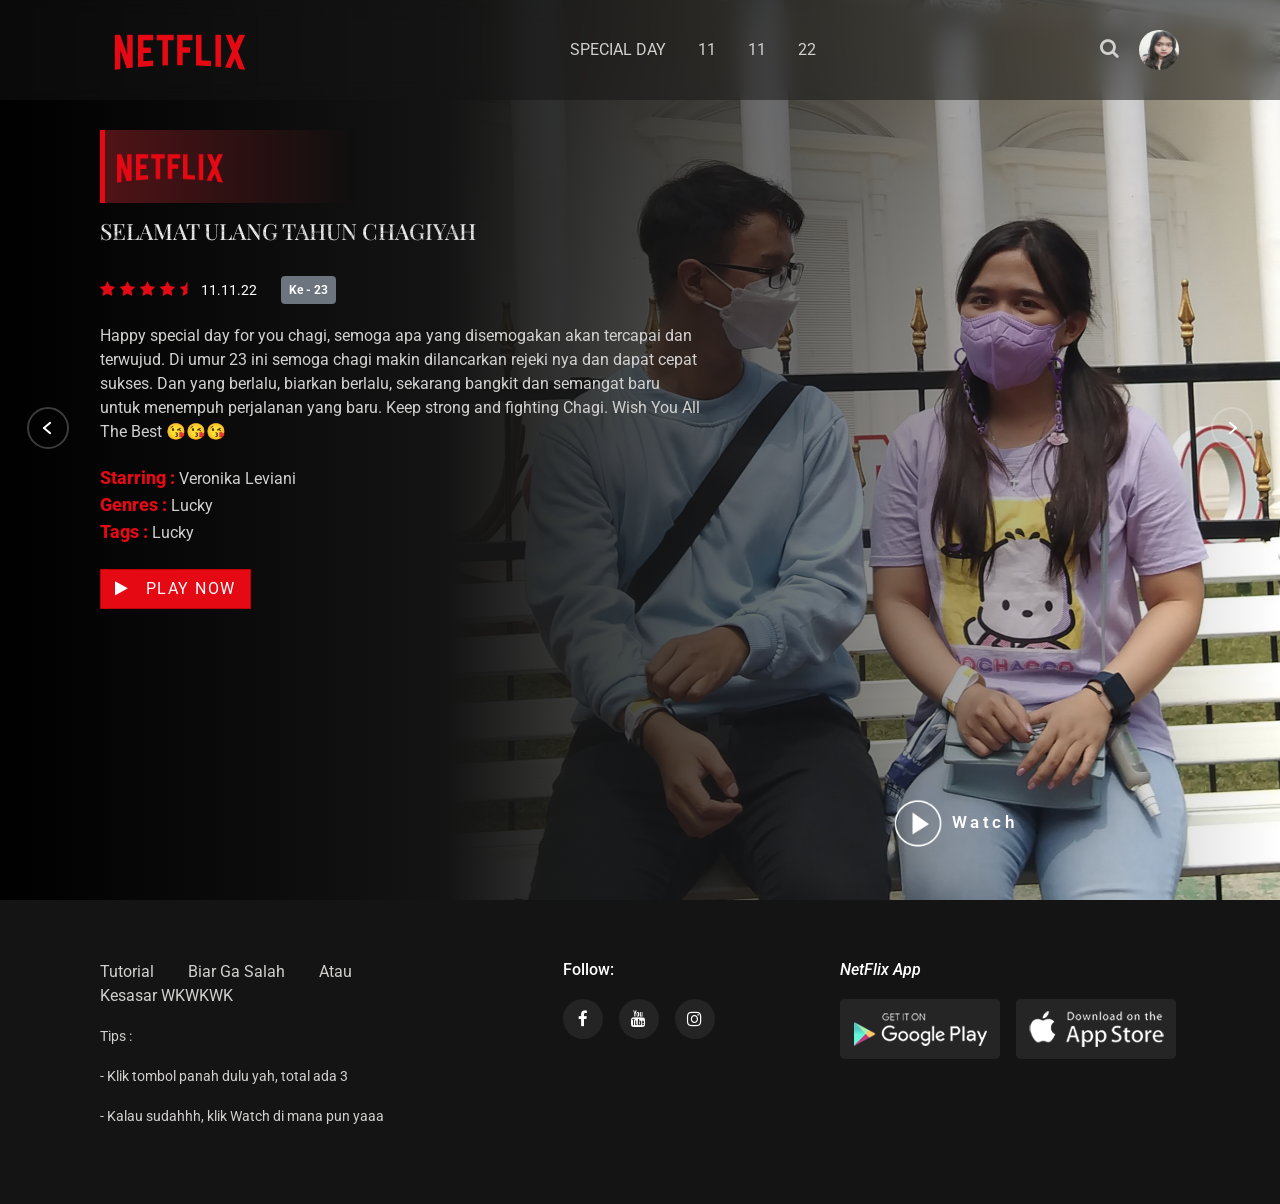
==== commit 9105c027: "initial commit" ====
--- a/index.html
+++ b/index.html
@@ -263,7 +263,7 @@
               </div>
             </div>
             <div class="col-xl-5 col-lg-12 col-md-12 trailor-video">
-              <a href="https://drive.google.com/file/d/107gkcqsbIag4jOBOCbPlYJYH83DO65rL/view?usp=sharing" class="video-open playbtn">
+              <a href="video.mp4" class="video-open playbtn">
                 <img src="images/play.png" class="play" alt="" />
                 <span class="w-trailor">Watch</span>
               </a>
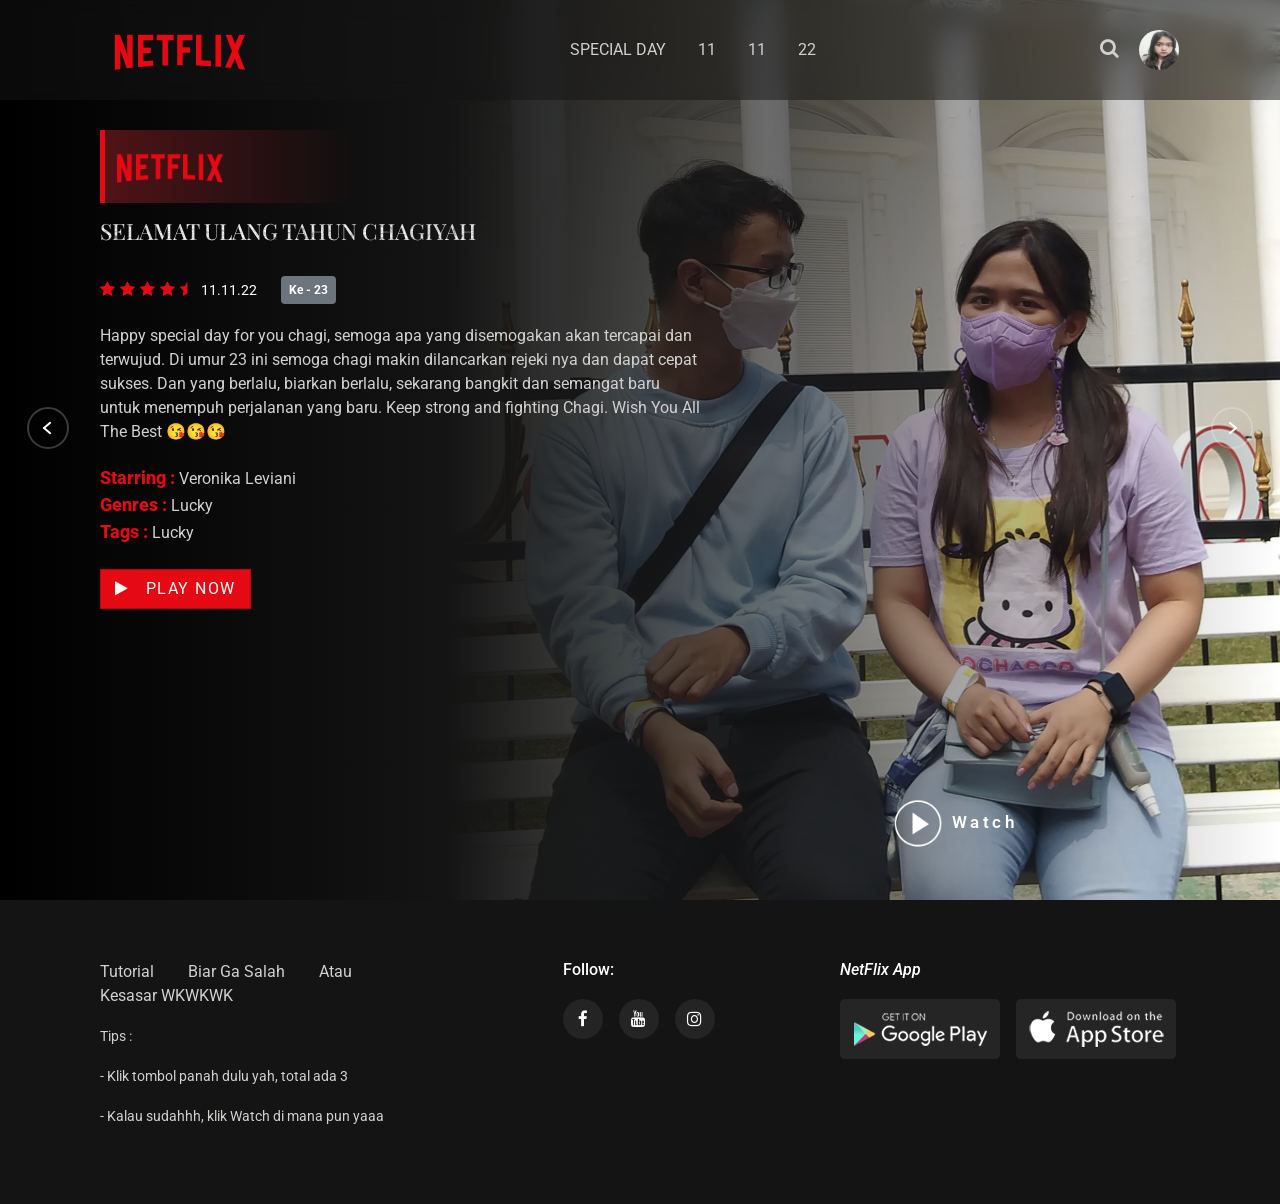
==== commit 1da38e0b: "initial commit" ====
--- a/index.html
+++ b/index.html
@@ -5,7 +5,7 @@
   <meta charset="UTF-8" />
   <meta http-equiv="X-UA-Compatible" content="IE=edge" />
   <meta name="viewport" content="width=device-width, initial-scale=1.0" />
-  <title>Video Streaming</title>
+  <title>Your BirthDay</title>
   <link rel="stylesheet" href="css/bootstrap.min.css" />
   <link rel="stylesheet" href="https://stackpath.bootstrapcdn.com/font-awesome/4.7.0/css/font-awesome.min.css" />
   <!-- i will provide this in description  -->
@@ -258,7 +258,7 @@
                 </div>
                 <div class="d-flex align-items-center r-mb-23 mt-4" data-animation-in="fadeInUp" data-delay-in="1.2">
                   <a href="#" class="btn btn-hover iq-button"><i class="fa fa-play mr-3"></i>Play Now</a>
-                  <a href="#" class="btn btn-link"></a>
+                  <a href="video.mp4" class="btn btn-link"></a>
                 </div>
               </div>
             </div>
@@ -320,13 +320,13 @@
                   </div>
                 </div>
                 <div class="d-flex align-items-center r-mb-23 mt-4" data-animation-in="fadeInUp" data-delay-in="1.2">
-                  <a href="#" class="btn btn-hover iq-button"><i class="fa fa-play mr-3"></i>Play Now</a>
-                  <a href="#" class="btn btn-link"></a>
+                  <a href="video.mp4" class="btn btn-hover iq-button"><i class="fa fa-play mr-3"></i>Play Now</a>
+                  <a href="video.mp4" class="btn btn-link"></a>
                 </div>
               </div>
             </div>
             <div class="col-xl-5 col-lg-12 col-md-12 trailor-video">
-              <a href="https://drive.google.com/file/d/107gkcqsbIag4jOBOCbPlYJYH83DO65rL/view?usp=sharing" class="video-open playbtn">
+              <a href="video.mp4" class="video-open playbtn">
                 <img src="images/play.png" class="play" alt="" />
                 <span class="w-trailor">Watch</span>
               </a>
@@ -383,13 +383,13 @@
                   </div>
                 </div>
                 <div class="d-flex align-items-center r-mb-23 mt-4" data-animation-in="fadeInUp" data-delay-in="1.2">
-                  <a href="#" class="btn btn-hover iq-button"><i class="fa fa-play mr-3"></i>Play Now</a>
-                  <a href="#" class="btn btn-link"></a>
+                  <a href="video.mp4" class="btn btn-hover iq-button"><i class="fa fa-play mr-3"></i>Play Now</a>
+                  <a href="video.mp4" class="btn btn-link"></a>
                 </div>
               </div>
             </div>
             <div class="col-xl-5 col-lg-12 col-md-12 trailor-video">
-              <a href="https://drive.google.com/file/d/107gkcqsbIag4jOBOCbPlYJYH83DO65rL/view?usp=sharing" class="video-open playbtn">
+              <a href="video.mp4" class="video-open playbtn">
                 <img src="images/play.png" class="play" alt="" />
                 <span class="w-trailor">Watch</span>
               </a>
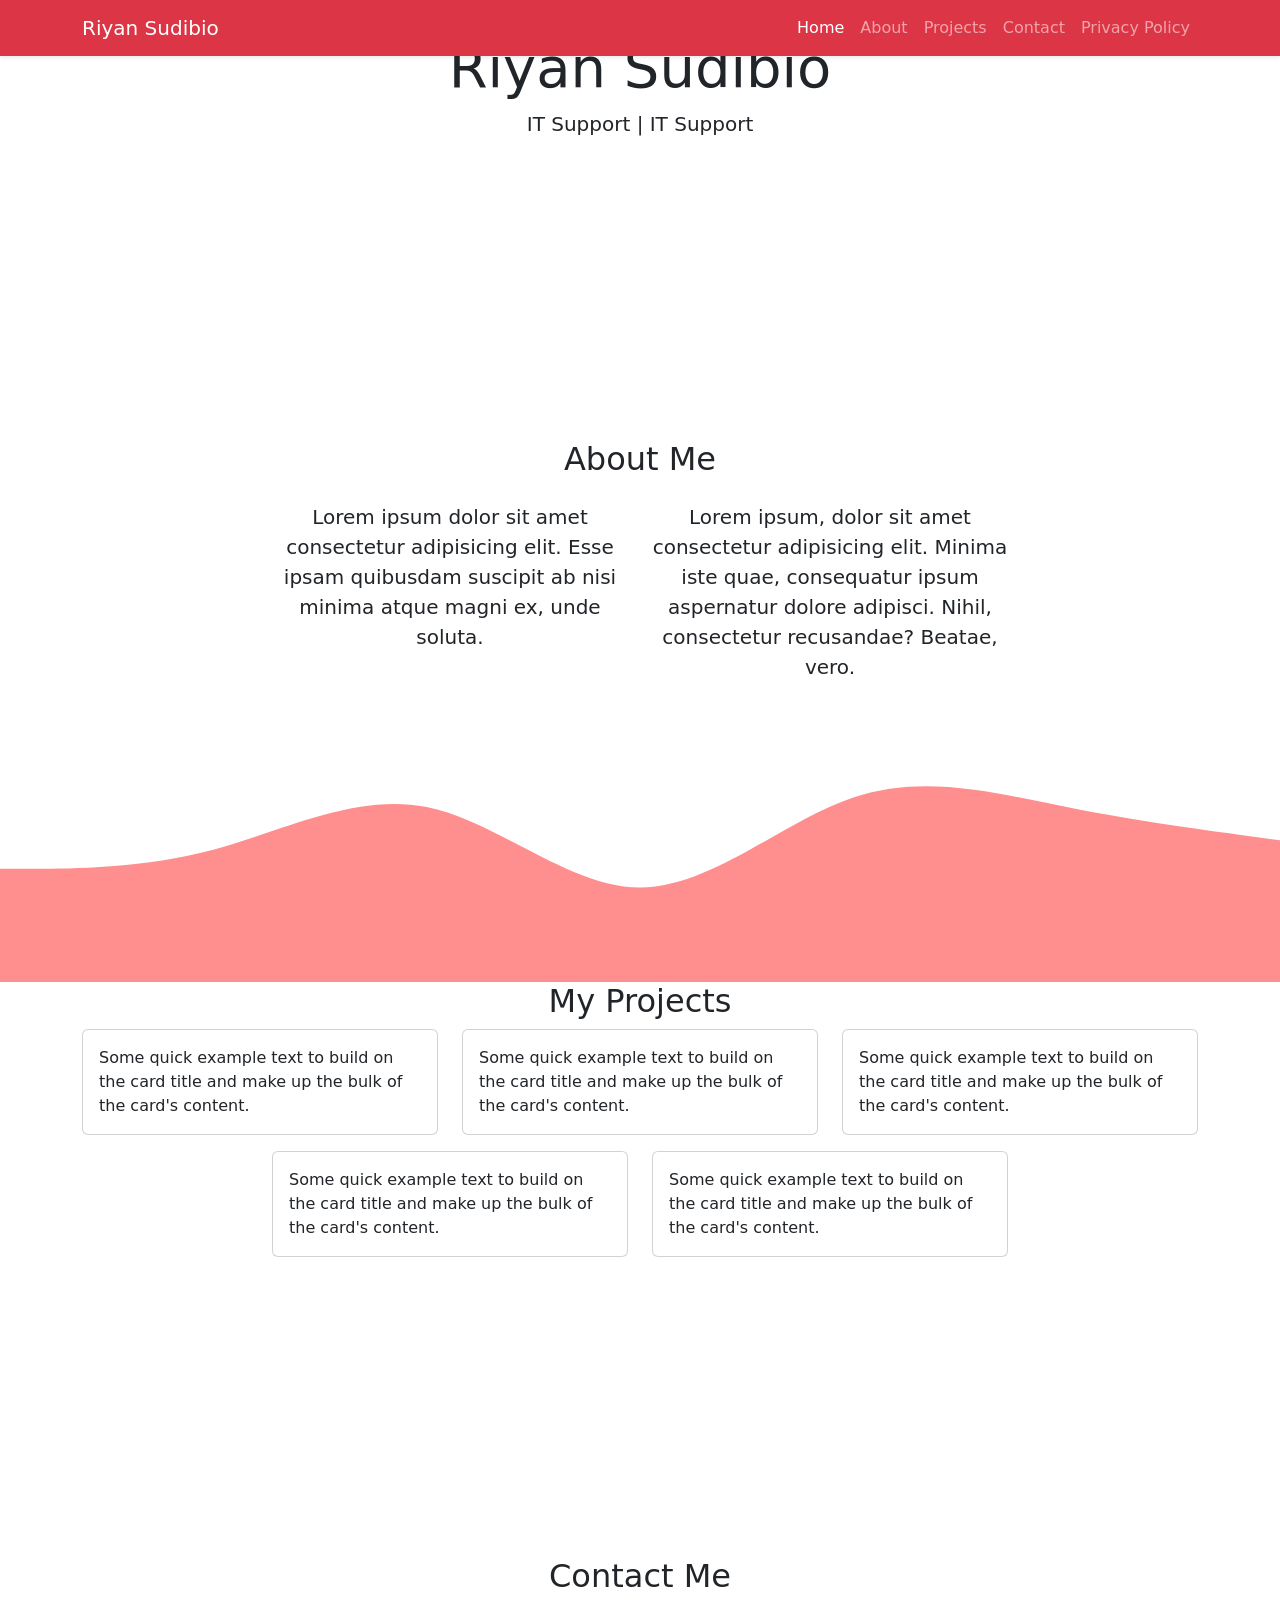
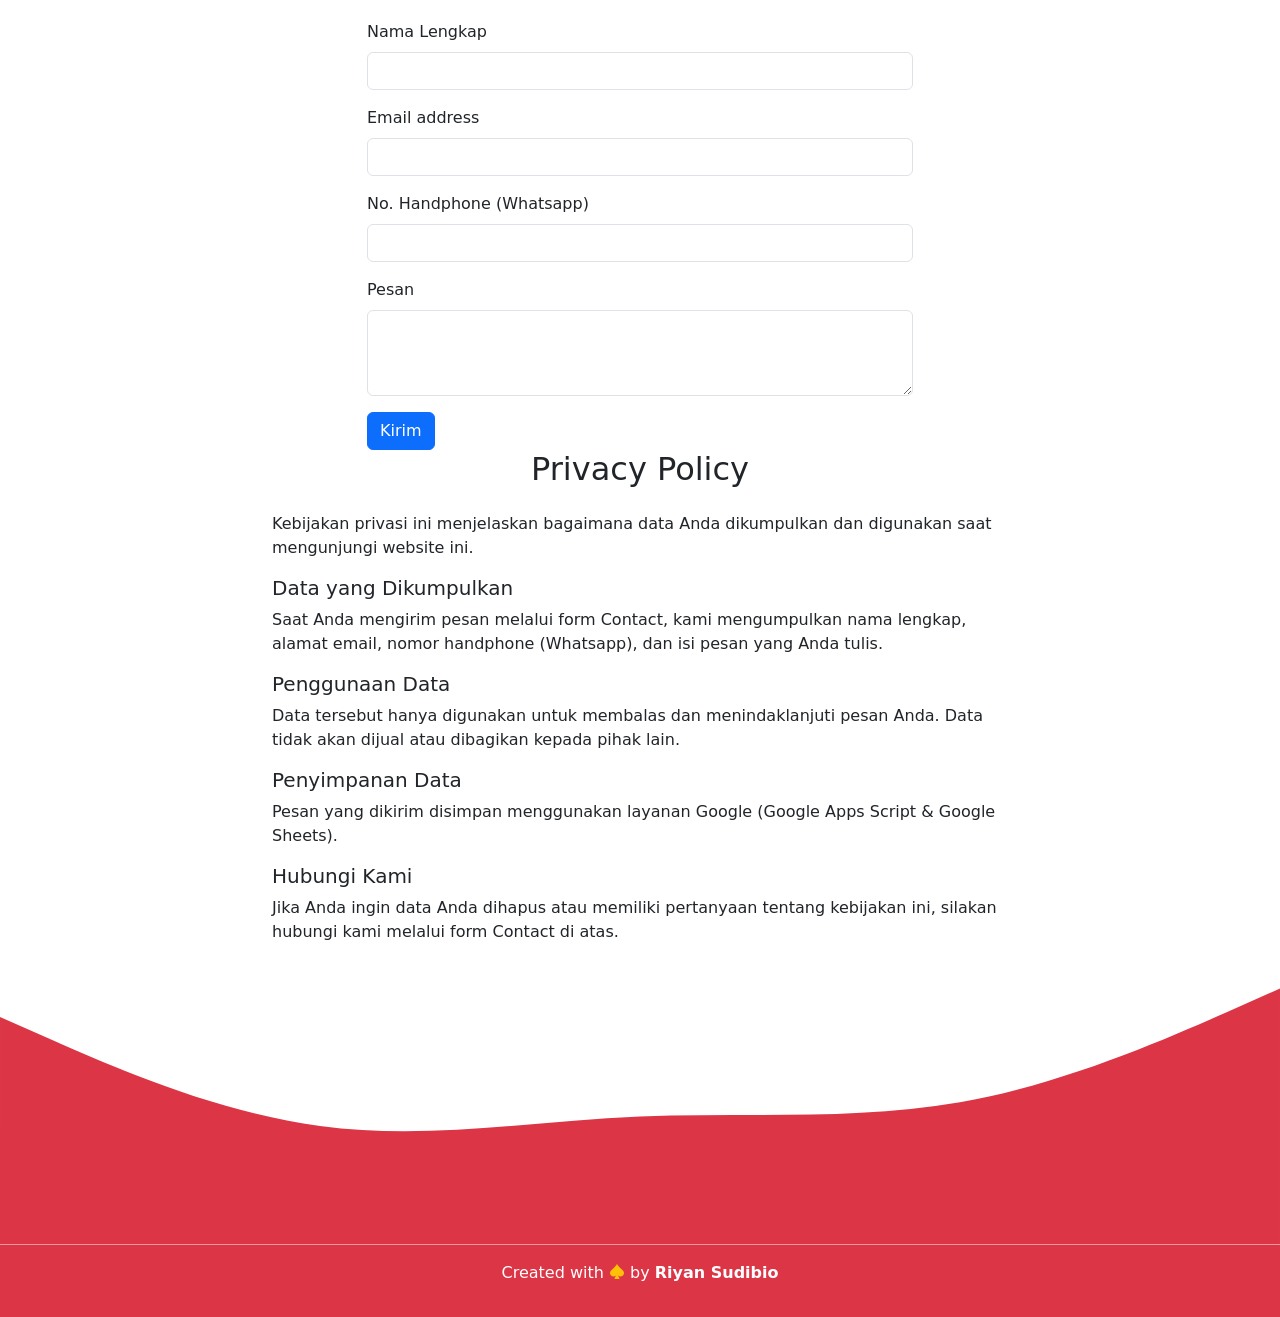
==== commit 42288744: "Tambah menu Privacy Policy dan hapus foto projects Co-Authored-By: Claude Opus 5.5 <noreply@anthropi" ====
--- a/index.html
+++ b/index.html
@@ -1,489 +1,266 @@
-<!DOCTYPE html>
-<html lang="en">
-
-<head>
-  <meta charset="UTF-8" />
-  <meta http-equiv="X-UA-Compatible" content="IE=edge" />
-  <meta name="viewport" content="width=device-width, initial-scale=1.0" />
-  <title>Your BirthDay</title>
-  <link rel="stylesheet" href="css/bootstrap.min.css" />
-  <link rel="stylesheet" href="https://stackpath.bootstrapcdn.com/font-awesome/4.7.0/css/font-awesome.min.css" />
-  <!-- i will provide this in description  -->
-  <link rel="stylesheet" href="css/slick.css" />
-  <link rel="stylesheet" href="css/slick-theme.css" />
-  <link rel="stylesheet" href="css/owl.carousel.min.css" />
-  <link rel="stylesheet" href="css/animate.min.css" />
-  <link rel="stylesheet" href="css/magnific-popup.css" />
-  <link rel="stylesheet" href="css/select2.min.css" />
-  <link rel="stylesheet" href="css/select2-bootstrap4.min.css" />
-
-  <link rel="stylesheet" href="css/slick-animation.css" />
-  <link rel="stylesheet" href="style.css" />
-</head>
-
-<body>
-  <header id="main-header">
-    <div class="main-header">
-      <div class="container-fluid">
-        <div class="row">
-          <div class="col-sm-12">
-            <nav class="navbar navbar-expand-lg navbar-light p-0">
-              <a href="#" class="navbar-toggler c-toggler" data-toggle="collapse" data-target="#navbarSupportedContent"
-                aria-controls="navbarSupportedContent" aria-expanded="false" aria-label="Toggle navigation">
-                <div class="navbar-toggler-icon" data-toggle="collapse">
-                  <span class="navbar-menu-icon navbar-menu-icon--top"></span>
-                  <span class="navbar-menu-icon navbar-menu-icon--middle"></span>
-                  <span class="navbar-menu-icon navbar-menu-icon--bottom"></span>
-                </div>
-              </a>
-              <a href="index.html" class="navbar-brand">
-                <img src="images/logo.png" class="img-fluid logo" alt="" />
-              </a>
-              <div class="collapse navbar-collapse" id="navbarSupportedContent">
-                <div class="menu-main-menu-container">
-                  <ul id="top-menu" class="navbar-nav ml-auto">
-                    <li class="menu-item"><a href="#">Special Day</a></li>
-                    <li class="menu-item"><a href="#">11</a></li>
-                    <li class="menu-item"><a href="#">11</a></li>
-                    <li class="menu-item">
-                      <a href="#">22</a>
-                    </li>
-                  </ul>
-                </div>
-              </div>
-              <div class="mobile-more-menu">
-                <a href="javascript:void(0);" class="more-toggle" id="dropdownMenuButton" data-toggle="more-toggle"
-                  aria-haspopup="true" aria-expanded="false">
-                  <i class="fa fa-ellipsis-h"></i>
-                </a>
-                <div class="more-menu" aria-labelledby="dropdownMenuButton">
-                  <div class="navbar-right position-relative">
-                    <ul class="d-flex align-items-center justify-content-end list-inline m-0">
-                      <li>
-                        <a href="#" class="search-toggle">
-                          <i class="fa fa-search"></i>
-                        </a>
-                        <div class="search-box iq-search-bar">
-                          <form action="#" class="searchbox">
-                            <div class="form-group position-relative">
-                              <input type="text" class="text search-input font-size-12"
-                                placeholder="type here to search..." />
-                              <i class="search-link fa fa-search"></i>
-                            </div>
-                          </form>
-                        </div>
-                      </li>
-                      <li>
-                        <a href="#" class="iq-user-dropdown search-toggle d-flex align-items-center">
-                          <img src="images/user/user.png" class="img-fluid user-m rounded-circle" alt="" />
-                        </a>
-                        <div class="iq-sub-dropdown iq-user-dropdown">
-                          <div class="iq-card shadow-none m-0">
-                            <div class="iq-card-body p-0 pl-3 pr-3">
-                              <a href="#" class="iq-sub-card setting-dropdown">
-                                <div class="media align-items-center">
-                                  <div class="right-icon">
-                                    <i class="fa fa-user text-primary"></i>
-                                  </div>
-                                  <div class="media-body ml-3">
-                                    <h6 class="mb-0">Manage Profile</h6>
-                                  </div>
-                                </div>
-                              </a>
-                              <a href="#" class="iq-sub-card setting-dropdown">
-                                <div class="media align-items-center">
-                                  <div class="right-icon">
-                                    <i class="fa fa-cog text-primary"></i>
-                                  </div>
-                                  <div class="media-body ml-3">
-                                    <h6 class="mb-0">Settings</h6>
-                                  </div>
-                                </div>
-                              </a>
-                              <a href="#" class="iq-sub-card setting-dropdown">
-                                <div class="media align-items-center">
-                                  <div class="right-icon">
-                                    <i class="fa fa-inr text-primary"></i>
-                                  </div>
-                                  <div class="media-body ml-3">
-                                    <h6 class="mb-0">Pricing Plan</h6>
-                                  </div>
-                                </div>
-                              </a>
-                              <a href="#" class="iq-sub-card setting-dropdown">
-                                <div class="media align-items-center">
-                                  <div class="right-icon">
-                                    <i class="fa fa-sign-out text-primary"></i>
-                                  </div>
-                                  <div class="media-body ml-3">
-                                    <h6 class="mb-0">Logout</h6>
-                                  </div>
-                                </div>
-                              </a>
-                            </div>
-                          </div>
-                        </div>
-                      </li>
-                    </ul>
-                  </div>
-                </div>
-              </div>
-              <div class="navbar-right menu-right">
-                <ul class="d-flex align-items-center list-inline m-0">
-                  <li class="nav-item nav-icon">
-                    <a href="#" class="search-toggle device-search">
-                      <i class="fa fa-search"></i>
-                    </a>
-                    <div class="search-box iq-search-bar d-search">
-                      <form action="#" class="searchbox">
-                        <div class="form-group position-relative">
-                          <input type="text" class="text search-input font-size-12"
-                            placeholder="type here to search..." />
-                          <i class="search-link fa fa-search"></i>
-                        </div>
-                      </form>
-                    </div>
-                  </li>
-                  <li class="nav-item nav-icon">
-                    <a href="#" class="iq-user-dropdown search-toggle d-flex align-items-center p-0">
-                      <img src="images/user/user.jpg" class="img-fluid user-m rounded-circle" alt="" />
-                    </a>
-                    <div class="iq-sub-dropdown iq-user-dropdown">
-                      <div class="iq-card shadow-none m-0">
-                        <div class="iq-card-body p-0 pl-3 pr-3">
-                          <a href="#" class="iq-sub-card setting-dropdown">
-                            <div class="media align-items-center">
-                              <div class="right-icon">
-                                <i class="fa fa-user text-primary"></i>
-                              </div>
-                              <div class="media-body ml-3">
-                                <h6 class="mb-0">Happy</h6>
-                              </div>
-                            </div>
-                          </a>
-                          <a href="#" class="iq-sub-card setting-dropdown">
-                            <div class="media align-items-center">
-                              <div class="right-icon">
-                                <i class="fa fa-cog text-primary"></i>
-                              </div>
-                              <div class="media-body ml-3">
-                                <h6 class="mb-0">Birth</h6>
-                              </div>
-                            </div>
-                          </a>
-                          <a href="#" class="iq-sub-card setting-dropdown">
-                            <div class="media align-items-center">
-                              <div class="right-icon">
-                                <i class="fa fa-inr text-primary"></i>
-                              </div>
-                              <div class="media-body ml-3">
-                                <h6 class="mb-0">Day</h6>
-                              </div>
-                            </div>
-                          </a>
-                          <a href="#" class="iq-sub-card setting-dropdown">
-                            <div class="media align-items-center">
-                              <div class="right-icon">
-                                <i class="fa fa-sign-out text-primary"></i>
-                              </div>
-                              <div class="media-body ml-3">
-                                <h6 class="mb-0">Chagi 🥳🥳🥳</h6>
-                              </div>
-                            </div>
-                          </a>
-                        </div>
-                      </div>
-                    </div>
-                  </li>
-                </ul>
-              </div>
-            </nav>
-            <div class="nav-overlay"></div>
-          </div>
-        </div>
-      </div>
-    </div>
-  </header>
-
-  <!-- slider starts  -->
-  <section id="home" class="iq-main-slider p-0">
-    <div id="home-slider" class="slider m-0 p-0">
-      <div class="slide slick-bg s-bg-1">
-        <div class="container-fluid position-relative h-100">
-          <div class="slider-inner h-100">
-            <div class="row align-items-center h--100">
-              <div class="col-xl-6 col-lg-12 col-md-12">
-                <a href="javascript:void(0)">
-                  <div class="channel-logo" data-animation-in="fadeInLeft" data-delay-in="0.5">
-                    <img src="images/logo.png" class="c-logo" alt="" />
-                  </div>
-                </a>
-                <h1 class="slider-text big-title title text-uppercase" data-animation-in="fadeInLeft"
-                  data-delay-in="0.6">
-                  Selamat Ulang Tahun Chagiyah
-                </h1>
-                <div class="d-flex flex-wrap align-items-center fadeInLeft animated" data-animation-in="fadeInLeft"
-                  style="opacity: 1">
-                  <div class="slider-ratting d-flex align-items-center mr-4 mt-2 mt-md-3">
-                    <ul
-                      class="ratting-start p-0 m-0 list-inline text-primary d-flex align-items-center justify-content-left">
-                      <li><i class="fa fa-star"></i></li>
-                      <li><i class="fa fa-star"></i></li>
-                      <li><i class="fa fa-star"></i></li>
-                      <li><i class="fa fa-star"></i></li>
-                      <li><i class="fa fa-star-half"></i></li>
-                    </ul>
-                    <span class="text-white ml-2">11.11.22</span>
-                  </div>
-                  <div class="d-flex align-items-center mt-2 mt-md-3">
-                    <span class="badge badge-secondary p-2">Ke - 23</span>
-                    <span class="ml-3"></span>
-                  </div>
-                </div>
-                <p data-animation-in="fadeInUp">
-                  Happy special day for you chagi, semoga apa yang disemogakan akan tercapai dan terwujud. Di umur 23 ini semoga chagi makin dilancarkan rejeki nya dan dapat cepat sukses. Dan yang berlalu, biarkan berlalu, sekarang bangkit dan semangat baru untuk menempuh perjalanan yang baru. Keep strong and fighting Chagi. Wish You All The Best 😘😘😘
-                </p>
-                <div class="trending-list" data-animation-in="fadeInUp" data-delay-in="1.2">
-                  <div class="text-primary title starring">
-                    Starring :
-                    <span class="text-body">Veronika Leviani</span>
-                  </div>
-                  <div class="text-primary title genres">
-                    Genres : <span class="text-body">Lucky</span>
-                  </div>
-                  <div class="text-primary title tag">
-                    Tags :
-                    <span class="text-body">Lucky</span>
-                  </div>
-                </div>
-                <div class="d-flex align-items-center r-mb-23 mt-4" data-animation-in="fadeInUp" data-delay-in="1.2">
-                  <a href="#" class="btn btn-hover iq-button"><i class="fa fa-play mr-3"></i>Play Now</a>
-                  <a href="video.mp4" class="btn btn-link"></a>
-                </div>
-              </div>
-            </div>
-            <div class="col-xl-5 col-lg-12 col-md-12 trailor-video">
-              <a href="video.mp4" class="video-open playbtn">
-                <img src="images/play.png" class="play" alt="" />
-                <span class="w-trailor">Watch</span>
-              </a>
-            </div>
-          </div>
-        </div>
-      </div>
-      <div class="slide slick-bg s-bg-2">
-        <div class="container-fluid position-relative h-100">
-          <div class="slider-inner h-100">
-            <div class="row align-items-center h--100">
-              <div class="col-xl-6 col-lg-12 col-md-12">
-                <a href="javascript:void(0)">
-                  <div class="channel-logo" data-animation-in="fadeInLeft" data-delay-in="0.5">
-                    <img src="images/logo.png" class="c-logo" alt="" />
-                  </div>
-                </a>
-                <h1 class="slider-text big-title title text-uppercase" data-animation-in="fadeInLeft"
-                  data-delay-in="0.6">
-                  Selamat Ulang Tahun Chagiyah
-                </h1>
-                <div class="d-flex flex-wrap align-items-center fadeInLeft animated" data-animation-in="fadeInLeft"
-                  style="opacity: 1">
-                  <div class="slider-ratting d-flex align-items-center mr-4 mt-2 mt-md-3">
-                    <ul
-                      class="ratting-start p-0 m-0 list-inline text-primary d-flex align-items-center justify-content-left">
-                      <li><i class="fa fa-star"></i></li>
-                      <li><i class="fa fa-star"></i></li>
-                      <li><i class="fa fa-star"></i></li>
-                      <li><i class="fa fa-star"></i></li>
-                      <li><i class="fa fa-star-half"></i></li>
-                    </ul>
-                    <span class="text-white ml-2">11.11.22</span>
-                  </div>
-                  <div class="d-flex align-items-center mt-2 mt-md-3">
-                    <span class="badge badge-secondary p-2">Ke-23</span>
-                    <span class="ml-3"></span>
-                  </div>
-                </div>
-                <p data-animation-in="fadeInUp">
-                  Sayangi keluarga mu, selalu bahagia didalam keluarga dan dilimpahkan rejeki yang banyakkkk. Tetap rajin berdoa dan ke gereja, semoga cepat dapat kerja yang baru, dan semoga ditempat kerja yang baru itu chagi dapat nyaman dan cocok serta dapat perkembangan karier. 🤗
-                </p>
-                <div class="trending-list" data-animation-in="fadeInUp" data-delay-in="1.2">
-                  <div class="text-primary title starring">
-                    Starring :
-                    <span class="text-body">Veronika Leviani, Family</span>
-                  </div>
-                  <div class="text-primary title genres">
-                    Genres : <span class="text-body">Family</span>
-                  </div>
-                  <div class="text-primary title tag">
-                    Tags :
-                    <span class="text-body">Family</span>
-                  </div>
-                </div>
-                <div class="d-flex align-items-center r-mb-23 mt-4" data-animation-in="fadeInUp" data-delay-in="1.2">
-                  <a href="video.mp4" class="btn btn-hover iq-button"><i class="fa fa-play mr-3"></i>Play Now</a>
-                  <a href="video.mp4" class="btn btn-link"></a>
-                </div>
-              </div>
-            </div>
-            <div class="col-xl-5 col-lg-12 col-md-12 trailor-video">
-              <a href="video.mp4" class="video-open playbtn">
-                <img src="images/play.png" class="play" alt="" />
-                <span class="w-trailor">Watch</span>
-              </a>
-            </div>
-          </div>
-        </div>
-      </div>
-      <div class="slide slick-bg s-bg-3">
-        <div class="container-fluid position-relative h-100">
-          <div class="slider-inner h-100">
-            <div class="row align-items-center h--100">
-              <div class="col-xl-6 col-lg-12 col-md-12">
-                <a href="javascript:void(0)">
-                  <div class="channel-logo" data-animation-in="fadeInLeft" data-delay-in="0.5">
-                    <img src="images/logo.png" class="c-logo" alt="" />
-                  </div>
-                </a>
-                <h1 class="slider-text big-title title text-uppercase" data-animation-in="fadeInLeft"
-                  data-delay-in="0.6">
-                  Selamat Ulang Tahun Chagiyah
-                </h1>
-                <div class="d-flex flex-wrap align-items-center fadeInLeft animated" data-animation-in="fadeInLeft"
-                  style="opacity: 1">
-                  <div class="slider-ratting d-flex align-items-center mr-4 mt-2 mt-md-3">
-                    <ul
-                      class="ratting-start p-0 m-0 list-inline text-primary d-flex align-items-center justify-content-left">
-                      <li><i class="fa fa-star"></i></li>
-                      <li><i class="fa fa-star"></i></li>
-                      <li><i class="fa fa-star"></i></li>
-                      <li><i class="fa fa-star"></i></li>
-                      <li><i class="fa fa-star-half"></i></li>
-                    </ul>
-                    <span class="text-white ml-2">11.11.22</span>
-                  </div>
-                  <div class="d-flex align-items-center mt-2 mt-md-3">
-                    <span class="badge badge-secondary p-2">Ke-23</span>
-                    <span class="ml-3"></span>
-                  </div>
-                </div>
-                <p data-animation-in="fadeInUp">
-                  Tetaplah SSC (Setia, Sayang, Cinta) sama aku yah chagi, semoga juga hubungan kita ini dilancarkan sampai kedepan nya 🥰
-                </p>
-                <div class="trending-list" data-animation-in="fadeInUp" data-delay-in="1.2">
-                  <div class="text-primary title starring">
-                    Starring :
-                    <span class="text-body">Veronika Leviani, Riyan Sudibio</span>
-                  </div>
-                  <div class="text-primary title genres">
-                    Genres : <span class="text-body">Action, Comedy, Romance</span>
-                  </div>
-                  <div class="text-primary title tag">
-                    Tags :
-                    <span class="text-body">Action, Comedy, Romance</span>
-                  </div>
-                </div>
-                <div class="d-flex align-items-center r-mb-23 mt-4" data-animation-in="fadeInUp" data-delay-in="1.2">
-                  <a href="video.mp4" class="btn btn-hover iq-button"><i class="fa fa-play mr-3"></i>Play Now</a>
-                  <a href="video.mp4" class="btn btn-link"></a>
-                </div>
-              </div>
-            </div>
-            <div class="col-xl-5 col-lg-12 col-md-12 trailor-video">
-              <a href="video.mp4" class="video-open playbtn">
-                <img src="images/play.png" class="play" alt="" />
-                <span class="w-trailor">Watch</span>
-              </a>
-            </div>
-          </div>
-        </div>
-      </div>
-    </div>
-  </section>
-  <!-- slider ends -->
-
-  
-
-  <!-- main content ends  -->
-
-
-  <footer class="iq-bg-dark">
-    <div class="footer-top">
-      <div class="container-fluid">
-        <div class="row footer-standard">
-          <div class="col-lg-5">
-            <div class="widget text-left">
-              <div>
-                <ul class="menu p-0">
-                  <li><a href="#">Tutorial</a></li>
-                  <li><a href="#">Biar Ga Salah</a></li>
-                  <li><a href="#">Atau</a></li>
-                  <li><a href="#">Kesasar WKWKWK</a></li>
-                </ul>
-              </div>
-            </div>
-            <div class="widget text-left">
-              <div class="textwidget">
-                <p><small>Tips :</small></p>
-                <p><small>- Klik tombol panah dulu yah, total ada 3</small>
-                <p><small>- Kalau sudahhh, klik Watch di mana pun yaaa</small></p>
-              </div>
-            </div>
-          </div>
-          <div class="col-lg-3 col-md-6 mt-4 mt-lg-0">
-            <h6 class="footer-link-title">
-              Follow:
-            </h6>
-            <ul class="info-share">
-              <li>
-                <a href="#">
-                  <i>
-                  <fa class="fa fa-facebook"></fa>
-                </a>
-              </li>
-              <li>
-                <a href="#">
-                  <i>
-                  <fa class="fa fa-youtube"></fa>
-                </a>
-              </li>
-              <li>
-                <a href="#">
-                  <i>
-                  <fa class="fa fa-instagram"></fa>
-                </a>
-              </li>
-            </ul>
-          </div>
-          <div class="col-lg-3 col-md-6 mt-4 mt-lg-0">
-            <div class="widget text-left">
-              <div class="textwidget">
-                <h6 class="footer-link-title">
-                  NetFlix App 
-                </h6>
-                <div class="d-flex align-items-center">
-                  <a href="#"><img src="images/footer/01.jpg" alt=""></a>
-                  <br>
-                  <a href="#" class="ml-3"><img src="images/footer/02.jpg" alt=""></a>
-                </div>
-              </div>
-            </div>
-          </div>
-        </div>
-      </div>
-    </div>
-  </footer>
-
-  <!-- js files  -->
-  <script src="js/jquery-3.4.1.min.js"></script>
-  <script src="js/popper.min.js"></script>
-  <script src="js/bootstrap.min.js"></script>
-  <script src="js/slick.min.js"></script>
-  <script src="js/owl.carousel.min.js"></script>
-  <script src="js/select2.min.js"></script>
-  <script src="js/jquery.magnific-popup.min.js"></script>
-  <script src="js/slick-animation.min.js"></script>
-
-  <script src="main.js"></script>
-</body>
-
-</html>+<!DOCTYPE html>
+<html lang="en">
+  <head>
+    <meta charset="utf-8" />
+    <meta name="viewport" content="width=device-width, initial-scale=1" />
+
+    <!-- Title -->
+    <title>My Portfolio | Riyan Sudibio</title>
+
+    <!-- Bootstrap CSS-->
+    <link href="https://cdn.jsdelivr.net/npm/bootstrap@5.2.2/dist/css/bootstrap.min.css" rel="stylesheet" integrity="sha384-Zenh87qX5JnK2Jl0vWa8Ck2rdkQ2Bzep5IDxbcnCeuOxjzrPF/et3URy9Bv1WTRi" crossorigin="anonymous" />
+
+    <!-- Bootstrap Icons -->
+    <link rel="stylesheet" href="https://cdn.jsdelivr.net/npm/bootstrap-icons@1.10.2/font/bootstrap-icons.css" />
+
+    <!-- My CSS -->
+    <link rel="stylesheet" href="styles.css" />
+  </head>
+  <body id="home">
+    <!-- Navbar -->
+    <nav class="navbar navbar-expand-lg navbar-dark bg-danger shadow-sm fixed-top">
+      <div class="container">
+        <a class="navbar-brand" href="#">Riyan Sudibio</a>
+        <button class="navbar-toggler" type="button" data-bs-toggle="collapse" data-bs-target="#navbarNav" aria-controls="navbarNav" aria-expanded="false" aria-label="Toggle navigation">
+          <span class="navbar-toggler-icon"></span>
+        </button>
+        <div class="collapse navbar-collapse" id="navbarNav">
+          <ul class="navbar-nav ms-auto">
+            <li class="nav-item">
+              <a class="nav-link active" aria-current="page" href="#home">Home</a>
+            </li>
+            <li class="nav-item">
+              <a class="nav-link" href="#about">About</a>
+            </li>
+            <li class="nav-item">
+              <a class="nav-link" href="#projects">Projects</a>
+            </li>
+            <li class="nav-item">
+              <a class="nav-link" href="#contact">Contact</a>
+            </li>
+            <li class="nav-item">
+              <a class="nav-link" href="#privacy-policy">Privacy Policy</a>
+            </li>
+          </ul>
+        </div>
+      </div>
+    </nav>
+    <!-- Akhir Navbar -->
+
+    <!-- Jumbotron -->
+    <section class="jumbotron text-center">
+      <img src="pp.jpeg" alt="Riyan Sudibio" width="200" class="border rounded-circle img-thumbnail" />
+      <h1 class="display-4">Riyan Sudibio</h1>
+      <p class="lead">IT Support | IT Support</p>
+      <svg xmlns="http://www.w3.org/2000/svg" viewBox="0 0 1440 320">
+        <path
+          fill="#ffffff"
+          fill-opacity="1"
+          d="M0,160L60,160C120,160,240,160,360,176C480,192,600,224,720,213.3C840,203,960,149,1080,133.3C1200,117,1320,139,1380,149.3L1440,160L1440,320L1380,320C1320,320,1200,320,1080,320C960,320,840,320,720,320C600,320,480,320,360,320C240,320,120,320,60,320L0,320Z"
+        ></path>
+      </svg>
+    </section>
+    <!-- Akhir Jumbotron -->
+
+    <!-- About -->
+    <section id="about">
+      <div class="container">
+        <div class="row text-center mb-3">
+          <div class="col">
+            <h2>About Me</h2>
+          </div>
+        </div>
+        <div class="row justify-content-center fs-5 text-center">
+          <div class="col-md-4">
+            <p>Lorem ipsum dolor sit amet consectetur adipisicing elit. Esse ipsam quibusdam suscipit ab nisi minima atque magni ex, unde soluta.</p>
+          </div>
+          <div class="col-md-4">
+            <p>Lorem ipsum, dolor sit amet consectetur adipisicing elit. Minima iste quae, consequatur ipsum aspernatur dolore adipisci. Nihil, consectetur recusandae? Beatae, vero.</p>
+          </div>
+        </div>
+      </div>
+      <svg xmlns="http://www.w3.org/2000/svg" viewBox="0 0 1440 320">
+        <path
+          fill="#ff8e8e"
+          fill-opacity="1"
+          d="M0,192L40,192C80,192,160,192,240,170.7C320,149,400,107,480,122.7C560,139,640,213,720,213.3C800,213,880,139,960,112C1040,85,1120,107,1200,122.7C1280,139,1360,149,1400,154.7L1440,160L1440,320L1400,320C1360,320,1280,320,1200,320C1120,320,1040,320,960,320C880,320,800,320,720,320C640,320,560,320,480,320C400,320,320,320,240,320C160,320,80,320,40,320L0,320Z"
+        ></path>
+      </svg>
+    </section>
+    <!-- Akhir About -->
+
+    <!-- Projects -->
+    <section id="projects">
+      <div class="container">
+        <div class="row text-center">
+          <div class="col">
+            <h2>My Projects</h2>
+          </div>
+        </div>
+        <div class="row justify-content-center">
+          <div class="col-md-4 mb-3">
+            <div class="card">
+              <div class="card-body">
+                <p class="card-text">Some quick example text to build on the card title and make up the bulk of the card's content.</p>
+              </div>
+            </div>
+          </div>
+          <div class="col-md-4 mb-3">
+            <div class="card">
+              <div class="card-body">
+                <p class="card-text">Some quick example text to build on the card title and make up the bulk of the card's content.</p>
+              </div>
+            </div>
+          </div>
+          <div class="col-md-4 mb-3">
+            <div class="card">
+              <div class="card-body">
+                <p class="card-text">Some quick example text to build on the card title and make up the bulk of the card's content.</p>
+              </div>
+            </div>
+          </div>
+          <div class="col-md-4 mb-3">
+            <div class="card">
+              <div class="card-body">
+                <p class="card-text">Some quick example text to build on the card title and make up the bulk of the card's content.</p>
+              </div>
+            </div>
+          </div>
+          <div class="col-md-4 mb-3">
+            <div class="card">
+              <div class="card-body">
+                <p class="card-text">Some quick example text to build on the card title and make up the bulk of the card's content.</p>
+              </div>
+            </div>
+          </div>
+        </div>
+      </div>
+      <svg xmlns="http://www.w3.org/2000/svg" viewBox="0 0 1440 320">
+        <path
+          fill="#ffffff"
+          fill-opacity="1"
+          d="M0,192L40,197.3C80,203,160,213,240,202.7C320,192,400,160,480,160C560,160,640,192,720,213.3C800,235,880,245,960,240C1040,235,1120,213,1200,208C1280,203,1360,213,1400,218.7L1440,224L1440,320L1400,320C1360,320,1280,320,1200,320C1120,320,1040,320,960,320C880,320,800,320,720,320C640,320,560,320,480,320C400,320,320,320,240,320C160,320,80,320,40,320L0,320Z"
+        ></path>
+      </svg>
+    </section>
+    <!-- Akhir Projects -->
+
+    <!-- Contact -->
+    <section id="contact">
+      <div class="container">
+        <div class="row text-center mb-3">
+          <div class="col">
+            <h2>Contact Me</h2>
+          </div>
+        </div>
+        <div class="row justify-content-center">
+          <div class="col-md-6">
+            <!-- Alert -->
+            <div class="alert alert-success alert-dismissible fade show d-none my-alert" role="alert"><strong>Terima Kasih!</strong> Pesan Anda Telah Terkirim</div>
+            <!-- End Alert -->
+            <form name="contact-me">
+              <div class="mb-3">
+                <label for="name" class="form-label">Nama Lengkap</label>
+                <input type="text" class="form-control" id="name" aria-describedby="name" name="nama" />
+              </div>
+              <div class="mb-3">
+                <label for="email" class="form-label">Email address</label>
+                <input type="email" class="form-control" id="email" aria-describedby="email" name="email" />
+              </div>
+              <div class="mb-3">
+                <label for="tel" class="form-label">No. Handphone <label class="fw-lighter">(Whatsapp)</label></label>
+                <input type="tel" class="form-control" id="tel" aria-describedby="tel" name="tel" />
+              </div>
+              <div class="mb-3">
+                <label for="pesan" class="form-label">Pesan</label>
+                <textarea class="form-control" id="pesan" rows="3" name="pesan"></textarea>
+              </div>
+              <button type="submit" class="btn btn-primary btn-kirim">Kirim</button>
+              <button class="btn btn-info btn-loading d-none" type="button" disabled>
+                <span class="spinner-grow spinner-grow-sm" role="status" aria-hidden="true"></span>
+                Loading...
+              </button>
+            </form>
+          </div>
+        </div>
+      </div>
+    </section>
+    <!-- Akhir Contact -->
+
+    <!-- Privacy Policy -->
+    <section id="privacy-policy">
+      <div class="container">
+        <div class="row text-center mb-3">
+          <div class="col">
+            <h2>Privacy Policy</h2>
+          </div>
+        </div>
+        <div class="row justify-content-center">
+          <div class="col-md-8">
+            <p>Kebijakan privasi ini menjelaskan bagaimana data Anda dikumpulkan dan digunakan saat mengunjungi website ini.</p>
+            <h5>Data yang Dikumpulkan</h5>
+            <p>Saat Anda mengirim pesan melalui form Contact, kami mengumpulkan nama lengkap, alamat email, nomor handphone (Whatsapp), dan isi pesan yang Anda tulis.</p>
+            <h5>Penggunaan Data</h5>
+            <p>Data tersebut hanya digunakan untuk membalas dan menindaklanjuti pesan Anda. Data tidak akan dijual atau dibagikan kepada pihak lain.</p>
+            <h5>Penyimpanan Data</h5>
+            <p>Pesan yang dikirim disimpan menggunakan layanan Google (Google Apps Script &amp; Google Sheets).</p>
+            <h5>Hubungi Kami</h5>
+            <p>Jika Anda ingin data Anda dihapus atau memiliki pertanyaan tentang kebijakan ini, silakan hubungi kami melalui form Contact di atas.</p>
+          </div>
+        </div>
+      </div>
+      <svg xmlns="http://www.w3.org/2000/svg" viewBox="0 0 1440 320">
+        <path
+          fill="#DC3545"
+          fill-opacity="1"
+          d="M0,64L60,90.7C120,117,240,171,360,186.7C480,203,600,181,720,176C840,171,960,181,1080,160C1200,139,1320,85,1380,58.7L1440,32L1440,320L1380,320C1320,320,1200,320,1080,320C960,320,840,320,720,320C600,320,480,320,360,320C240,320,120,320,60,320L0,320Z"
+        ></path>
+      </svg>
+    </section>
+    <!-- Akhir Privacy Policy -->
+
+    <!-- Footer -->
+    <footer class="bg-danger text-white text-center p-3">
+      <p>
+        Created with <i class="bi bi-suit-spade-fill text-warning"></i> by <a href="https://www.instagram.com/riyans02/" target="_blank" rel="noopener noreferrer" class="text-white fw-bold" style="text-decoration: none">Riyan Sudibio</a>
+      </p>
+    </footer>
+    <!-- Akhir Footer -->
+
+    <script src="https://cdn.jsdelivr.net/npm/bootstrap@5.2.2/dist/js/bootstrap.bundle.min.js" integrity="sha384-OERcA2EqjJCMA+/3y+gxIOqMEjwtxJY7qPCqsdltbNJuaOe923+mo//f6V8Qbsw3" crossorigin="anonymous"></script>
+
+    <script>
+      const scriptURL = "https://script.google.com/macros/s/AKfycbzV9_zNphqEFfUrUQaGG--2kAG81fJ0bArZosXxF3sF6X3CpTGPu3ka1oWwh7o8VCyK/exec";
+      const form = document.forms["contact-me"];
+      const btnKirim = document.querySelector(".btn-kirim");
+      const btnLoading = document.querySelector(".btn-loading");
+      const myAlert = document.querySelector(".my-alert");
+
+      form.addEventListener("submit", (e) => {
+        e.preventDefault();
+
+        // Ketika tombol submit diklik
+        // Tampilkan tombol loading, hilangkan tombol kirim
+        btnLoading.classList.toggle("d-none");
+        btnKirim.classList.toggle("d-none");
+
+        fetch(scriptURL, { method: "POST", body: new FormData(form) })
+          .then((response) => {
+            // Tampilkan tombol kirim, hilangkan tombol loading
+            btnLoading.classList.toggle("d-none");
+            btnKirim.classList.toggle("d-none");
+            // Tampilkan alert
+            myAlert.classList.toggle("d-none");
+            // Set Auto Close alert
+            setTimeout(function () {
+              bootstrap.Alert.getOrCreateInstance(myAlert).close();
+            }, 3000);
+            // Reset | Hilangkan isi'an form nya
+            form.reset();
+          })
+
+          .catch((error) => console.error("Error!", error.message));
+      });
+    </script>
+  </body>
+</html>
